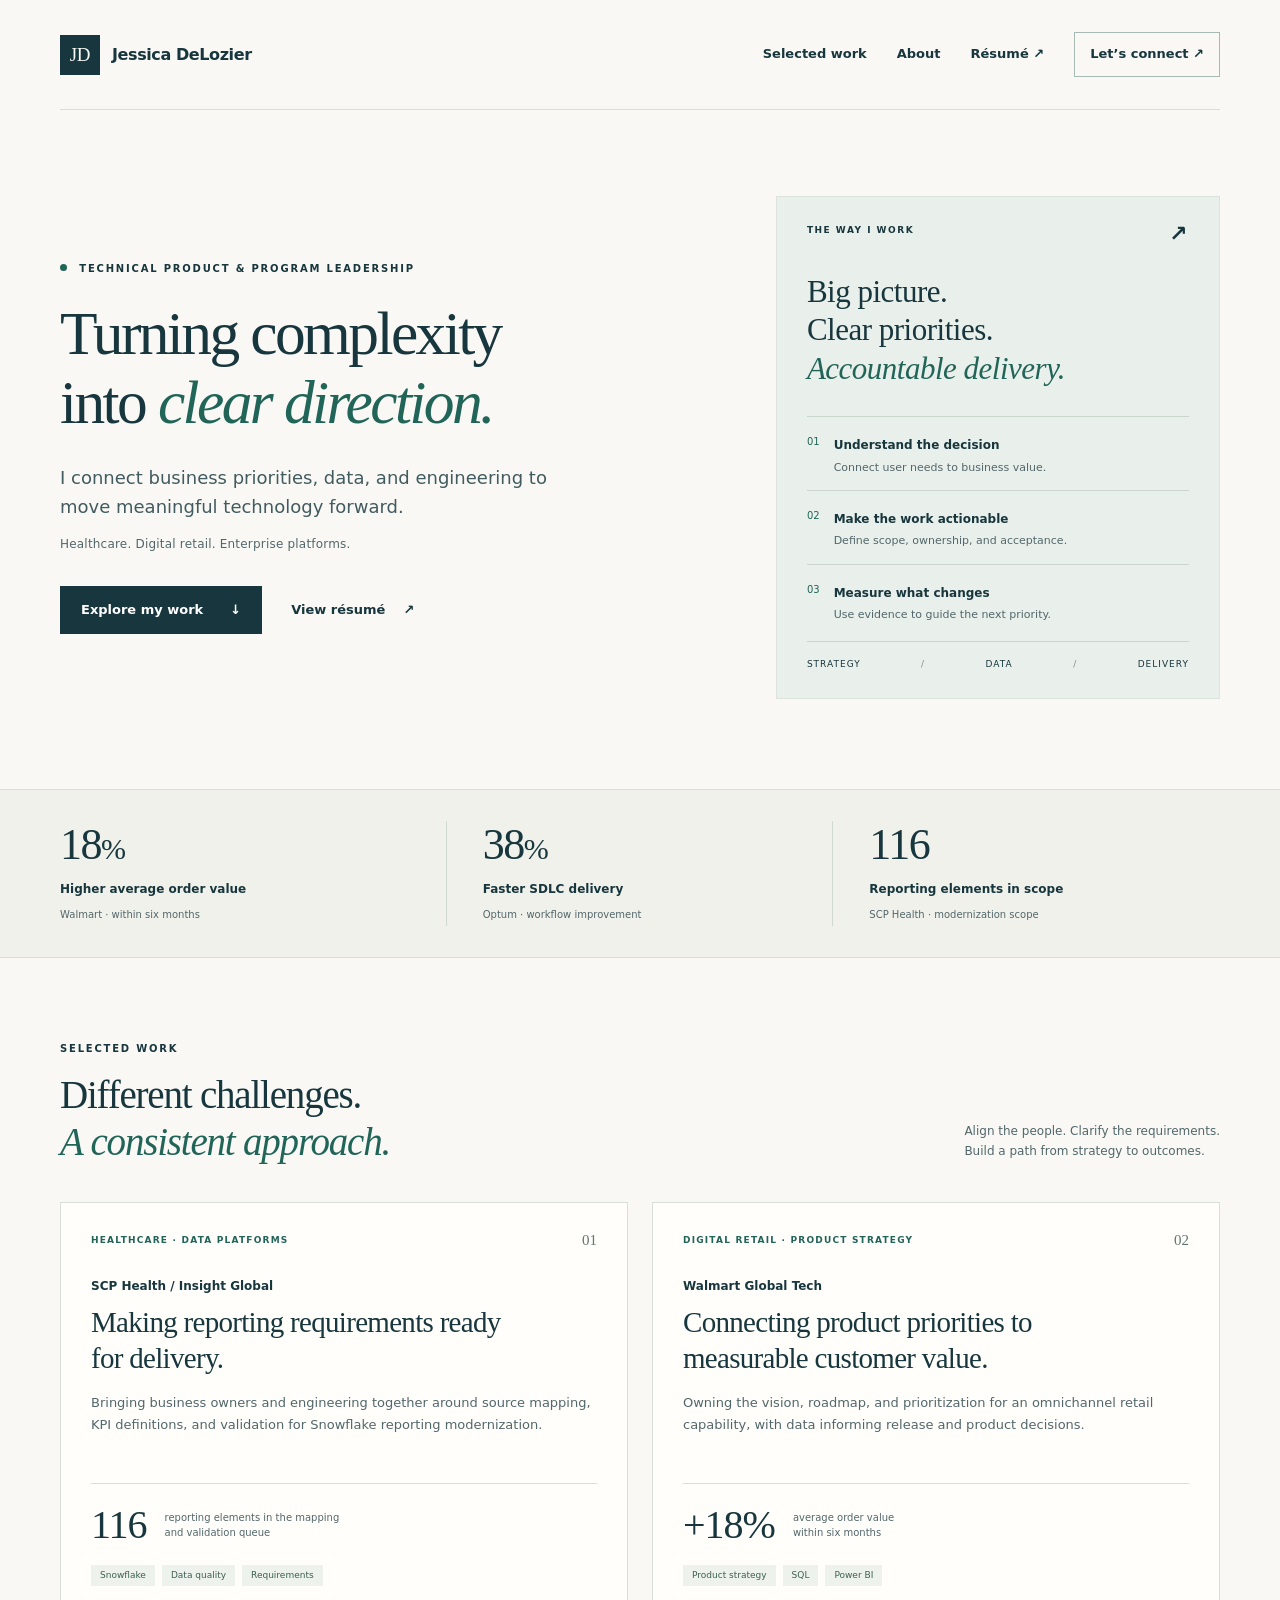
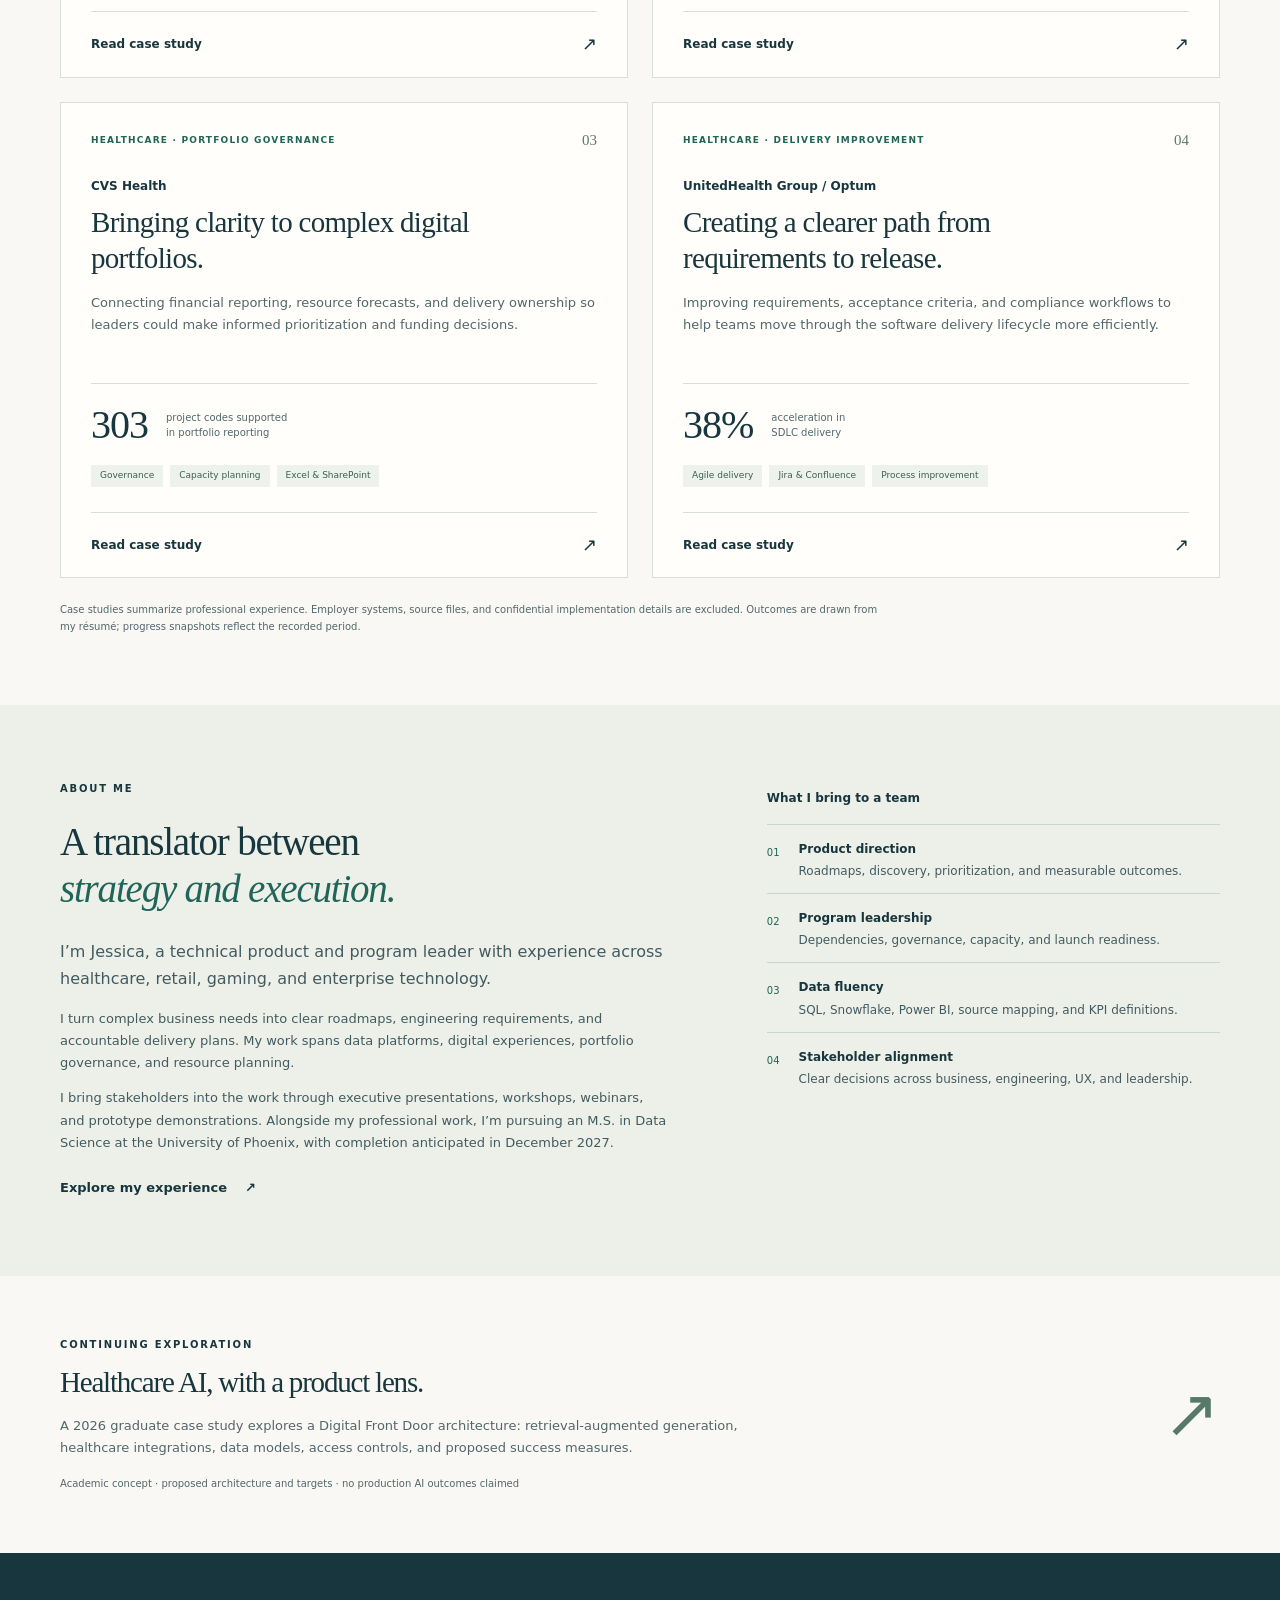
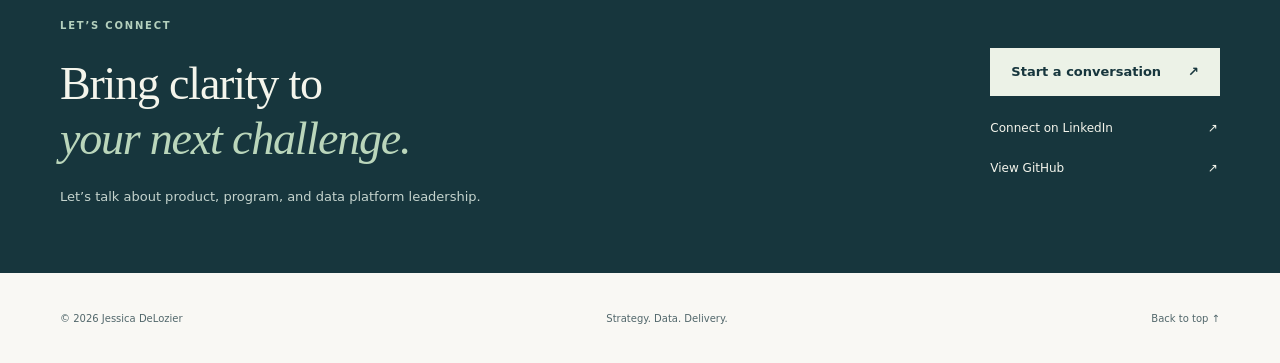
==== index.html @ f14e0f36 "Publish Jessica DeLozier professional portfolio" ====
<!doctype html>
<html lang="en">
<head>
  <meta charset="utf-8">
  <meta name="viewport" content="width=device-width,initial-scale=1">
  <meta name="description" content="Jessica DeLozier — technical product and program leader connecting strategy, data, and delivery across healthcare, retail, and enterprise technology.">
  <meta name="theme-color" content="#102d35">
  <meta property="og:title" content="Jessica DeLozier | Product & Program Leadership">
  <meta property="og:description" content="Selected work in healthcare data platforms, digital portfolio governance, and measurable product delivery.">
  <meta property="og:type" content="website">
  <title>Jessica DeLozier | Product & Program Leadership</title>
  <link rel="icon" href="favicon.svg" type="image/svg+xml">
  <link rel="stylesheet" href="styles.css">
</head>
<body>
<a class="skip" href="#main">Skip to content</a>
<header class="site-header wrap">
  <a class="brand" href="./" aria-label="Jessica DeLozier home"><span class="monogram" aria-hidden="true">JD</span><span>Jessica DeLozier</span></a>
  <nav aria-label="Main navigation"><a href="#work">Selected work</a><a href="#about">About</a><a href="resume.html">Résumé <span aria-hidden="true">↗</span></a><a class="nav-contact" href="#contact">Let’s connect <span aria-hidden="true">↗</span></a></nav>
</header>
<main id="main">
  <section class="hero wrap" aria-labelledby="hero-title">
    <div class="hero-copy"><p class="eyebrow"><span class="dot" aria-hidden="true"></span> TECHNICAL PRODUCT & PROGRAM LEADERSHIP</p>
    <h1 id="hero-title">Turning complexity<br>into <em>clear direction.</em></h1>
    <p class="hero-description">I connect business priorities, data, and engineering to move meaningful technology forward.</p>
    <p class="hero-context">Healthcare. Digital retail. Enterprise platforms.</p>
    <div class="hero-actions"><a class="button primary" href="#work">Explore my work <span aria-hidden="true">↓</span></a><a class="text-link" href="resume.html">View résumé <span aria-hidden="true">↗</span></a></div></div>
    <aside class="hero-card" aria-label="My leadership approach">
      <div class="card-top"><span>THE WAY I WORK</span><span aria-hidden="true">↗</span></div>
      <p class="card-statement">Big picture.<br>Clear priorities.<br><em>Accountable delivery.</em></p>
      <div class="approach-step"><span class="step-number">01</span><div><strong>Understand the decision</strong><p>Connect user needs to business value.</p></div></div>
      <div class="approach-step"><span class="step-number">02</span><div><strong>Make the work actionable</strong><p>Define scope, ownership, and acceptance.</p></div></div>
      <div class="approach-step"><span class="step-number">03</span><div><strong>Measure what changes</strong><p>Use evidence to guide the next priority.</p></div></div>
      <div class="card-bottom">STRATEGY <span aria-hidden="true">/</span> DATA <span aria-hidden="true">/</span> DELIVERY</div>
    </aside>
  </section>
  <section class="impact-band" aria-label="Selected career outcomes"><div class="wrap impact-grid">
    <div><p class="metric">18<span>%</span></p><p>Higher average order value</p><small>Walmart · within six months</small></div>
    <div><p class="metric">38<span>%</span></p><p>Faster SDLC delivery</p><small>Optum · workflow improvement</small></div>
    <div><p class="metric">116</p><p>Reporting elements in scope</p><small>SCP Health · modernization scope</small></div>
  </div></section>
  <section id="work" class="work-section wrap" aria-labelledby="work-title">
    <div class="section-heading"><div><p class="eyebrow">SELECTED WORK</p><h2 id="work-title">Different challenges.<br><em>A consistent approach.</em></h2></div><p>Align the people. Clarify the requirements.<br>Build a path from strategy to outcomes.</p></div>
    <div class="project-grid">
      <article class="project"><div class="project-top"><span class="project-category">HEALTHCARE · DATA PLATFORMS</span><span class="project-number">01</span></div><p class="company">SCP Health / Insight Global</p><h3>Making reporting requirements ready for delivery.</h3><p>Bringing business owners and engineering together around source mapping, KPI definitions, and validation for Snowflake reporting modernization.</p><div class="project-result"><strong>116</strong><span>reporting elements in the mapping<br>and validation queue</span></div><div class="tags"><span>Snowflake</span><span>Data quality</span><span>Requirements</span></div>
      <details><summary>Read case study <span aria-hidden="true">↗</span></summary><div class="case-body"><h4>The challenge</h4><p>Reporting modernization required shared definitions, traceable sources, and agreement on business rules before implementation.</p><h4>My contribution</h4><p>Lead roadmap priorities, backlog refinement, and sprint planning. Translate operational and financial reporting needs into user stories, acceptance criteria, source dependencies, and dashboard requirements. Coordinate business-owner validation of calculation and classification rules.</p><h4>Documented progress</h4><p>A recorded progress snapshot covers 116 reporting elements: 81 completed mappings, 34 awaiting business validation, and one partial mapping. Tracking these states keeps remaining validation work visible.</p><h4>Why it matters</h4><p>Explicit ownership and validation make unresolved assumptions visible before they become reporting defects.</p><p class="case-meta">Senior Product Manager · August 2026–present<br>Tools: Snowflake, SQL, Power BI, ServiceNow</p></div></details></article>
      <article class="project"><div class="project-top"><span class="project-category">DIGITAL RETAIL · PRODUCT STRATEGY</span><span class="project-number">02</span></div><p class="company">Walmart Global Tech</p><h3>Connecting product priorities to measurable customer value.</h3><p>Owning the vision, roadmap, and prioritization for an omnichannel retail capability, with data informing release and product decisions.</p><div class="project-result"><strong>+18%</strong><span>average order value<br>within six months</span></div><div class="tags"><span>Product strategy</span><span>SQL</span><span>Power BI</span></div>
      <details><summary>Read case study <span aria-hidden="true">↗</span></summary><div class="case-body"><h4>The challenge</h4><p>Turn customer and business needs into a prioritized omnichannel product roadmap while aligning stakeholders on release scope and constraints.</p><h4>My contribution</h4><p>Owned product vision, discovery, requirements validation, and backlog prioritization. Led stakeholder alignment on technical and compliance constraints. Used SQL to verify data and release outcomes, with Power BI reporting to guide product decisions.</p><h4>Reported outcome</h4><p>Average order value increased 18% within six months. I used data validation and KPI reporting to connect product delivery with the resulting business performance.</p><h4>Why it matters</h4><p>Product priorities have more value when teams can connect them to an observable customer or business outcome.</p><p class="case-meta">Senior Product Manager · Contract<br>August 2024–September 2025</p></div></details></article>
      <article class="project"><div class="project-top"><span class="project-category">HEALTHCARE · PORTFOLIO GOVERNANCE</span><span class="project-number">03</span></div><p class="company">CVS Health</p><h3>Bringing clarity to complex digital portfolios.</h3><p>Connecting financial reporting, resource forecasts, and delivery ownership so leaders could make informed prioritization and funding decisions.</p><div class="project-result"><strong>303</strong><span>project codes supported<br>in portfolio reporting</span></div><div class="tags"><span>Governance</span><span>Capacity planning</span><span>Excel & SharePoint</span></div>
      <details><summary>Read case study <span aria-hidden="true">↗</span></summary><div class="case-body"><h4>The challenge</h4><p>Digital portfolio decisions depended on reconciling budgets, actuals, forecasts, resource demand, and delivery ownership across business areas.</p><h4>My contribution</h4><p>Produced resource and financial reporting across 10 digital business areas. Maintained SharePoint reporting across 303 project codes. Built a database-linked UX staffing model and supported demand-versus-capacity reporting across seven UX role categories.</p><h4>Scope and deliverables</h4><p>Supported resource reporting for 60 UX professionals and capital planning through intake, prioritization, and funding tradeoffs. Created training materials for budget tracking, labor reallocation, forecasting, and reporting validation.</p><h4>Why it matters</h4><p>Consistent reporting and clear ownership give leadership a shared basis for discussing capacity, investment, and delivery tradeoffs.</p><p class="case-meta">Senior Product & Operations Manager<br>January 2017–January 2023</p></div></details></article>
      <article class="project"><div class="project-top"><span class="project-category">HEALTHCARE · DELIVERY IMPROVEMENT</span><span class="project-number">04</span></div><p class="company">UnitedHealth Group / Optum</p><h3>Creating a clearer path from requirements to release.</h3><p>Improving requirements, acceptance criteria, and compliance workflows to help teams move through the software delivery lifecycle more efficiently.</p><div class="project-result"><strong>38%</strong><span>acceleration in<br>SDLC delivery</span></div><div class="tags"><span>Agile delivery</span><span>Jira & Confluence</span><span>Process improvement</span></div>
      <details><summary>Read case study <span aria-hidden="true">↗</span></summary><div class="case-body"><h4>The challenge</h4><p>Delivery required coordination across requirements, user stories, acceptance criteria, and compliance approvals.</p><h4>My contribution</h4><p>Streamlined requirements and approval workflows in Jira and Confluence. Built KPI, forecasting, and budget tools to support business cases, investment decisions, and prioritization.</p><h4>Reported outcome</h4><p>SDLC delivery accelerated 38% through improvements to requirements, user stories, compliance approvals, and team workflows.</p><h4>Why it matters</h4><p>Clear criteria and coordinated approvals help teams make progress with shared expectations for completion.</p><p class="case-meta">Senior Technical Product Manager<br>September 2015–October 2016</p></div></details></article>
    </div>
    <p class="work-note">Case studies summarize professional experience. Employer systems, source files, and confidential implementation details are excluded. Outcomes are drawn from my résumé; progress snapshots reflect the recorded period.</p>
  </section>
  <section class="about-section" id="about" aria-labelledby="about-title"><div class="wrap about-grid"><div><p class="eyebrow">ABOUT ME</p><h2 id="about-title">A translator between<br><em>strategy and execution.</em></h2><p class="about-lead">I’m Jessica, a technical product and program leader with experience across healthcare, retail, gaming, and enterprise technology.</p><p>I turn complex business needs into clear roadmaps, engineering requirements, and accountable delivery plans. My work spans data platforms, digital experiences, portfolio governance, and resource planning.</p><p>I bring stakeholders into the work through executive presentations, workshops, webinars, and prototype demonstrations. Alongside my professional work, I’m pursuing an M.S. in Data Science at the University of Phoenix, with completion anticipated in December 2027.</p><a class="text-link" href="resume.html">Explore my experience <span aria-hidden="true">↗</span></a></div><aside class="expertise"><h3>What I bring to a team</h3><div><span>01</span><p><strong>Product direction</strong>Roadmaps, discovery, prioritization, and measurable outcomes.</p></div><div><span>02</span><p><strong>Program leadership</strong>Dependencies, governance, capacity, and launch readiness.</p></div><div><span>03</span><p><strong>Data fluency</strong>SQL, Snowflake, Power BI, source mapping, and KPI definitions.</p></div><div><span>04</span><p><strong>Stakeholder alignment</strong>Clear decisions across business, engineering, UX, and leadership.</p></div></aside></div></section>
  <section class="academic-section wrap" aria-labelledby="academic-title"><div><p class="eyebrow">CONTINUING EXPLORATION</p><h2 id="academic-title">Healthcare AI, with a product lens.</h2><p>A 2026 graduate case study explores a Digital Front Door architecture: retrieval-augmented generation, healthcare integrations, data models, access controls, and proposed success measures.</p><p class="academic-note">Academic concept · proposed architecture and targets · no production AI outcomes claimed</p></div><span class="academic-mark" aria-hidden="true">↗</span></section>
  <section id="contact" class="contact-section" aria-labelledby="contact-title"><div class="wrap contact-inner"><div><p class="eyebrow">LET’S CONNECT</p><h2 id="contact-title">Bring clarity to<br><em>your next challenge.</em></h2><p>Let’s talk about product, program, and data platform leadership.</p></div><div class="contact-actions"><a class="button light" href="mailto:jessicakdelozier@gmail.com">Start a conversation <span aria-hidden="true">↗</span></a><a href="https://www.linkedin.com/in/jessicadelozier/">Connect on LinkedIn <span aria-hidden="true">↗</span></a><a href="https://github.com/jkdelozier">View GitHub <span aria-hidden="true">↗</span></a></div></div></section>
</main>
<footer class="wrap"><p>© 2026 Jessica DeLozier</p><p>Strategy. Data. Delivery.</p><a href="#main">Back to top ↑</a></footer>
</body>
</html>
---- styles.css ----
/* No external fonts, trackers, libraries, or build step. */
:root{--ink:#17363d;--muted:#52676b;--teal:#216458;--paper:#f9f8f4;--line:#d8dfd9;--serif:Georgia,'Times New Roman',serif;--sans:system-ui,-apple-system,BlinkMacSystemFont,'Segoe UI',sans-serif}
*{box-sizing:border-box}html{scroll-behavior:smooth;scroll-padding-top:24px}body{margin:0;background:var(--paper);color:var(--ink);font:16px/1.7 var(--sans);-webkit-font-smoothing:antialiased}a{color:inherit;text-decoration:none}a:hover{text-decoration:underline;text-underline-offset:5px}a:focus-visible,summary:focus-visible,button:focus-visible{outline:3px solid #b37323;outline-offset:6px}.wrap{width:min(1160px,calc(100% - 96px));margin-inline:auto}.skip{position:absolute;left:20px;top:-100px;background:white;padding:12px;z-index:5}.skip:focus{top:10px}.site-header{display:flex;justify-content:space-between;align-items:center;min-height:110px;border-bottom:1px solid var(--line);gap:20px}.brand{display:flex;align-items:center;gap:12px;font-weight:650;font-size:16px;letter-spacing:-.4px}.monogram{display:grid;place-items:center;width:40px;height:40px;background:var(--ink);color:var(--paper);font:19px var(--serif)}nav{display:flex;align-items:center;gap:30px;font-size:13px;font-weight:550}.nav-contact{padding:10px 15px;border:1px solid #a7bab4}.hero{display:grid;grid-template-columns:1.45fr 1fr;gap:72px;padding-block:86px 90px;align-items:center}.eyebrow{font-size:10px;letter-spacing:1.8px;font-weight:700;margin:0 0 22px;line-height:1.6}.dot{display:inline-block;width:7px;height:7px;background:var(--teal);border-radius:100%;margin:0 7px 1px 0}h1,h2,h3,p{margin-top:0}h1{font:clamp(42px,4.8vw,66px)/1.13 var(--serif);letter-spacing:-2.6px;margin-bottom:25px}em{font-weight:400;color:var(--teal)}.hero-description{font-size:18px;line-height:1.65;max-width:490px;margin-bottom:12px;color:#425b60}.hero-context{font-size:12px;color:var(--muted);letter-spacing:.2px}.hero-actions{display:flex;align-items:center;gap:29px;margin-top:32px}.button{padding:13px 21px;display:inline-flex;justify-content:space-between;align-items:center;gap:27px;font-size:13px;font-weight:600}.button:hover{text-decoration:none;filter:brightness(1.12)}.primary{background:var(--ink);color:white}.text-link{font-size:13px;font-weight:650;display:inline-flex;gap:18px}.hero-card{background:#e9efea;padding:26px 30px;border:1px solid #dbe4dc;position:relative}.card-top{display:flex;justify-content:space-between;font-size:9px;letter-spacing:1.5px;font-weight:700}.card-top>span:last-child{font-size:22px;line-height:1}.card-statement{font:31px/1.24 var(--serif);letter-spacing:-.5px;margin-block:28px}.approach-step{display:flex;gap:14px;border-top:1px solid #cad6cd;padding:13px 0}.step-number{font-size:10px;padding-top:3px;color:var(--teal)}.approach-step strong{font-size:12px;font-weight:650}.approach-step p{font-size:11px;margin:1px 0 0;color:var(--muted)}.card-bottom{display:flex;justify-content:space-between;font-size:9px;letter-spacing:1px;border-top:1px solid #cad6cd;padding-top:15px;margin-top:3px}.card-bottom span{color:#81938a}.impact-band{background:#f0f1eb;border-top:1px solid var(--line);border-bottom:1px solid var(--line)}.impact-grid{display:grid;grid-template-columns:repeat(3,1fr);padding-block:31px}.impact-grid>div{padding-inline:36px;border-right:1px solid #d0d9d0}.impact-grid>div:first-child{padding-left:0}.impact-grid>div:last-child{border:0}.metric{font:44px/1.1 var(--serif);letter-spacing:-1.5px;margin-bottom:9px}.metric span{font-size:30px}.impact-grid p:not(.metric){font-size:12px;font-weight:650;margin:0}.impact-grid small{font-size:10px;color:var(--muted)}.work-section{padding-block:83px 70px}.section-heading{display:flex;justify-content:space-between;gap:30px;align-items:end;margin-bottom:36px}.section-heading .eyebrow{margin-bottom:15px}h2{font:39px/1.2 var(--serif);letter-spacing:-1.2px;margin-bottom:0}.section-heading>p{font-size:12px;color:var(--muted);margin-bottom:4px}.project-grid{display:grid;grid-template-columns:1fr 1fr;gap:24px;align-items:start}.project{background:#fffefa;border:1px solid var(--line);padding:29px 30px 0}.project-top{display:flex;justify-content:space-between;align-items:center;gap:10px;margin-bottom:27px}.project-category{font-size:9px;letter-spacing:1.2px;font-weight:700;color:var(--teal)}.project-number{font:15px var(--serif);color:#627671}.company{font-size:12px;font-weight:650;margin-bottom:9px}.project h3{font:29px/1.24 var(--serif);letter-spacing:-.7px;max-width:410px;margin-bottom:15px}.project>p:not(.company){font-size:13px;color:var(--muted);margin-bottom:24px;min-height:67px}.project-result{display:flex;gap:18px;align-items:center;border-top:1px solid var(--line);padding-top:21px;margin-bottom:20px}.project-result strong{font:40px/1 var(--serif);letter-spacing:-1px;white-space:nowrap}.project-result span{font-size:10px;line-height:1.5;color:var(--muted)}.tags{display:flex;gap:7px;flex-wrap:wrap;margin-bottom:25px}.tags span{font-size:9px;background:#edf2ec;padding:3px 9px;color:#3d5f52}details{border-top:1px solid var(--line)}summary{list-style:none;cursor:pointer;display:flex;justify-content:space-between;align-items:center;padding-block:17px;font-size:12px;font-weight:650}summary::-webkit-details-marker{display:none}summary:hover{color:var(--teal)}summary span{font-size:18px;font-weight:400}details[open] summary span{transform:rotate(90deg)}.case-body{border-top:1px solid var(--line);padding-top:20px;padding-bottom:12px;font-size:13px;color:var(--muted)}.case-body h4{color:var(--ink);font-size:12px;margin:0 0 5px}.case-body p{margin-bottom:18px}.case-meta{font-size:11px;border-top:1px solid var(--line);padding-top:14px}.work-note{font-size:10px;color:var(--muted);max-width:830px;margin:23px 0 0}.about-section{background:#edf0e9;padding-block:76px}.about-grid{display:grid;grid-template-columns:1.35fr 1fr;gap:95px}.about-grid h2{margin-bottom:25px}.about-grid p:not(.eyebrow){font-size:13px;color:#425b60}.about-grid .about-lead{font-size:16px!important;line-height:1.7}.about-grid .text-link{margin-top:10px}.expertise{padding-top:7px}.expertise h3{font-size:12px;font-weight:650;margin-bottom:15px}.expertise>div{display:flex;gap:19px;border-top:1px solid #cbd6cb;padding-top:15px}.expertise>div>span{font-size:10px;color:var(--teal);padding-top:4px}.expertise strong{display:block;font-size:12px;color:var(--ink);margin-bottom:3px}.expertise p{font-size:12px!important;line-height:1.6}.academic-section{padding-block:61px;display:flex;align-items:center;gap:60px;justify-content:space-between}.academic-section .eyebrow{margin-bottom:12px}.academic-section h2{font-size:29px;margin-bottom:15px}.academic-section p:not(.eyebrow){font-size:13px;max-width:750px;color:var(--muted)}.academic-note{font-size:10px!important;margin:16px 0 0}.academic-mark{font:68px var(--serif);color:#56796a}.contact-section{background:var(--ink);color:#f4f5ec;padding-block:65px}.contact-inner{display:flex;align-items:center;justify-content:space-between;gap:50px}.contact-section .eyebrow{color:#b4d0bd}.contact-section h2{font-size:46px}.contact-section em{color:#bad6bb}.contact-section p:last-child{font-size:13px;color:#c5d4ce;margin:20px 0 0}.contact-actions{display:flex;flex-direction:column;gap:19px;align-items:start;font-size:12px}.light{background:#ecf2e7;color:var(--ink);margin-bottom:3px}.contact-actions>a:not(.button){display:flex;justify-content:space-between;width:100%;padding-right:2px}footer{display:flex;justify-content:space-between;align-items:center;gap:15px;min-height:90px;font-size:10px;color:var(--muted)}footer p{margin:0}
@media(min-width:1300px){.hero{gap:100px}}
@media(max-width:900px){.wrap{width:calc(100% - 48px)}.hero{gap:30px;padding-block:60px}.hero h1{font-size:46px}.hero-description{font-size:16px}.hero-card{padding:22px}.card-statement{font-size:27px}.about-grid{gap:40px}nav{gap:18px}.section-heading>p{max-width:230px}.project{padding-inline:22px}.project h3{font-size:26px}}
@media(max-width:640px){.wrap{width:calc(100% - 40px)}.site-header{min-height:100px;align-items:flex-start;flex-direction:column;justify-content:center;gap:13px;padding-block:17px}.brand{font-size:14px}.monogram{width:30px;height:30px;font-size:15px}nav{gap:21px;font-size:11px;width:100%;justify-content:space-between}.nav-contact{padding:0;border:0}.hero{grid-template-columns:1fr;padding-block:46px;gap:38px}.eyebrow{font-size:9px;letter-spacing:1.3px}.hero h1{font-size:44px;letter-spacing:-1.8px}.hero-description{max-width:360px}.hero-actions{gap:24px;margin-top:25px}.hero-card{padding:24px}.card-statement{font-size:31px;margin-block:22px}.approach-step{padding:12px 0}.impact-grid{gap:20px;padding-block:26px;grid-template-columns:1fr}.impact-grid>div{padding:0 0 18px;border:0;border-bottom:1px solid #d0d9d0;display:grid;grid-template-columns:85px 1fr;column-gap:15px;align-items:center}.impact-grid>div:last-child{padding-bottom:0}.metric{font-size:36px;grid-row:span 2;margin:0}.metric span{font-size:25px}.impact-grid small{grid-column:2}.impact-grid p:not(.metric){font-size:11px}.work-section{padding-block:50px}.section-heading{display:block;margin-bottom:27px}.section-heading>p{margin-top:18px;max-width:none}h2{font-size:33px}.project-grid{grid-template-columns:1fr;gap:19px}.project{padding:25px 24px 0}.project h3{font-size:29px}.project>p:not(.company){min-height:0}.project-top{margin-bottom:23px}.project-category{font-size:8px}.project-result strong{font-size:39px}.about-section{padding-block:48px}.about-grid{grid-template-columns:1fr;gap:35px}.academic-section{gap:15px;padding-block:45px}.academic-section h2{font-size:27px}.academic-mark{font-size:40px;align-self:start}.contact-section{padding-block:47px}.contact-inner{align-items:start;flex-direction:column;gap:26px}.contact-section h2{font-size:39px}.contact-actions{width:100%;max-width:300px}footer{flex-wrap:wrap;justify-content:space-between;padding-block:25px;min-height:85px}footer>p:nth-child(2){display:none}}
@media(prefers-reduced-motion:reduce){html{scroll-behavior:auto}}
@media print{nav,.hero-card,.hero-actions,.contact-actions,footer,summary{display:none}.wrap{width:100%}.hero,.work-section,.about-section,.academic-section,.contact-section{padding-block:20px}.hero,.about-grid{display:block}.impact-band,.contact-section,.about-section{background:white;color:#17363d}.project{break-inside:avoid}.contact-section em{color:#216458}body{font-size:11px}.project-grid{gap:12px}.project h3{font-size:20px}}
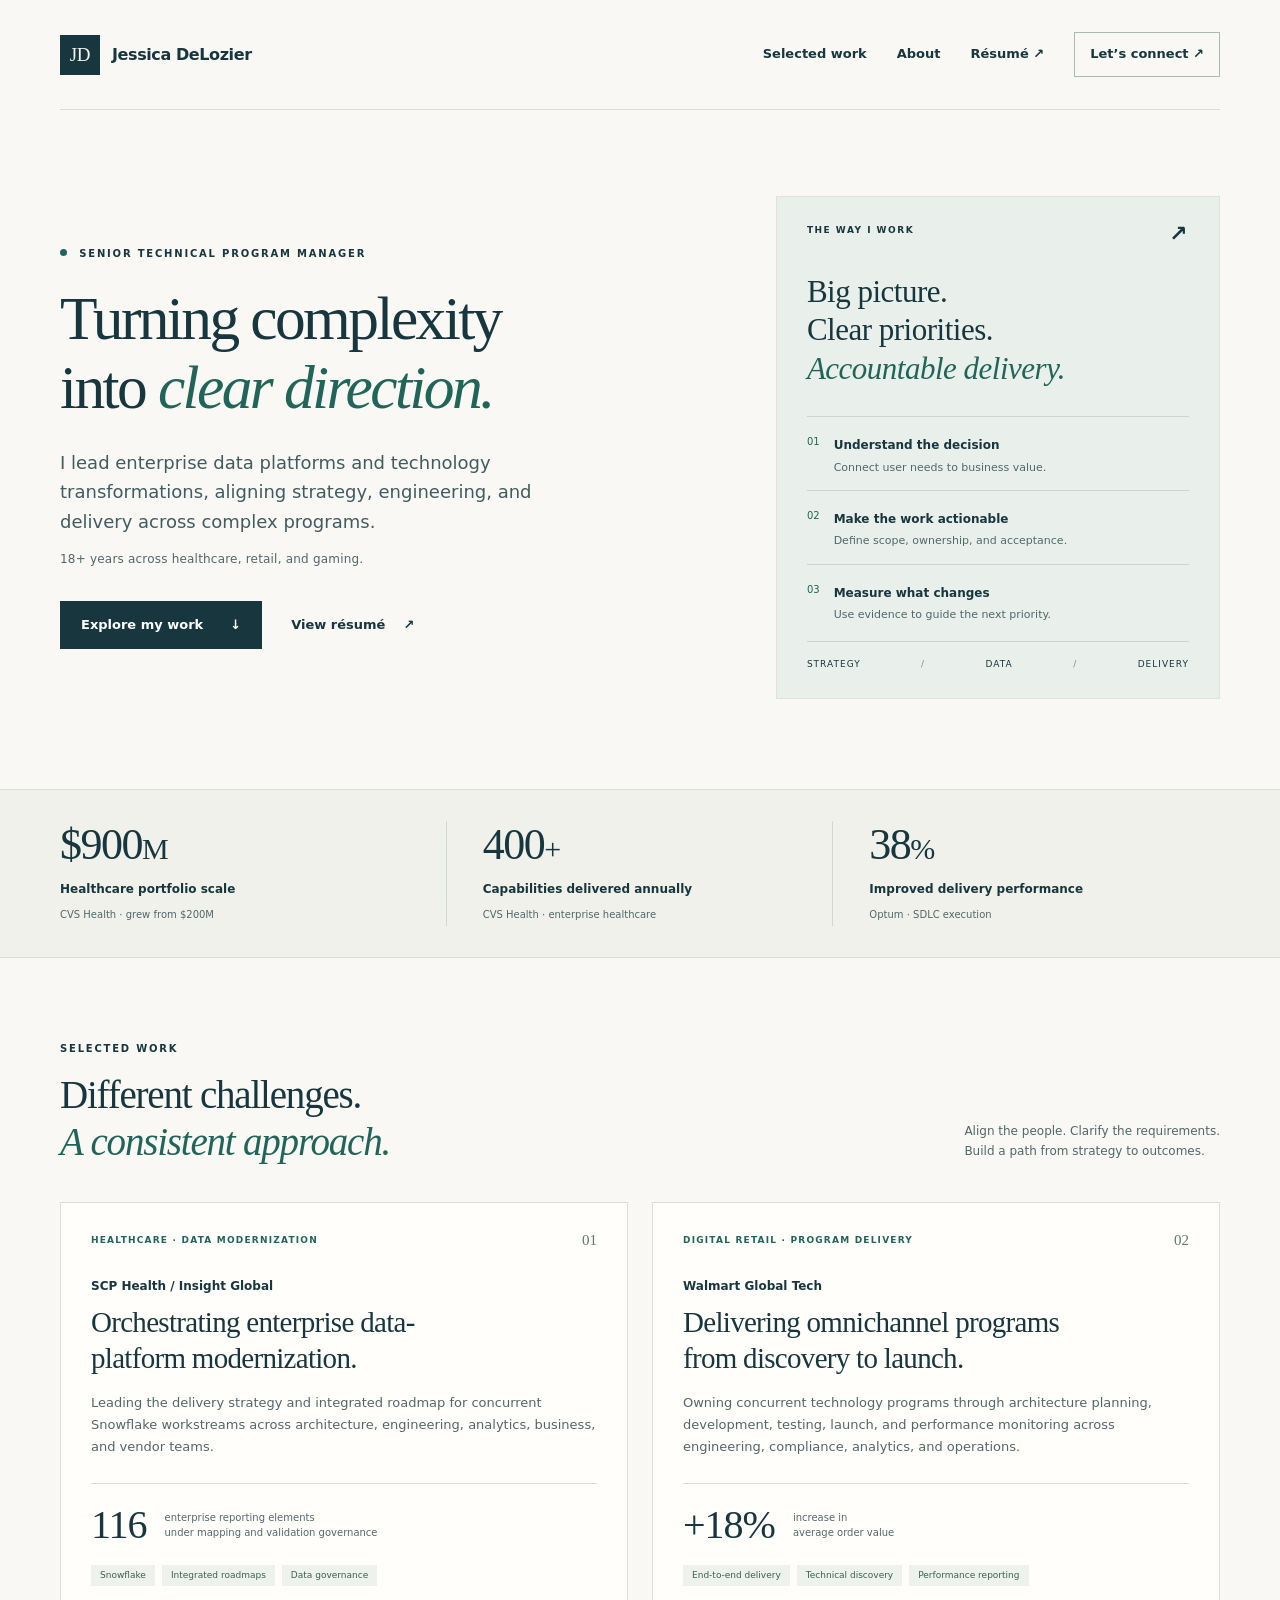
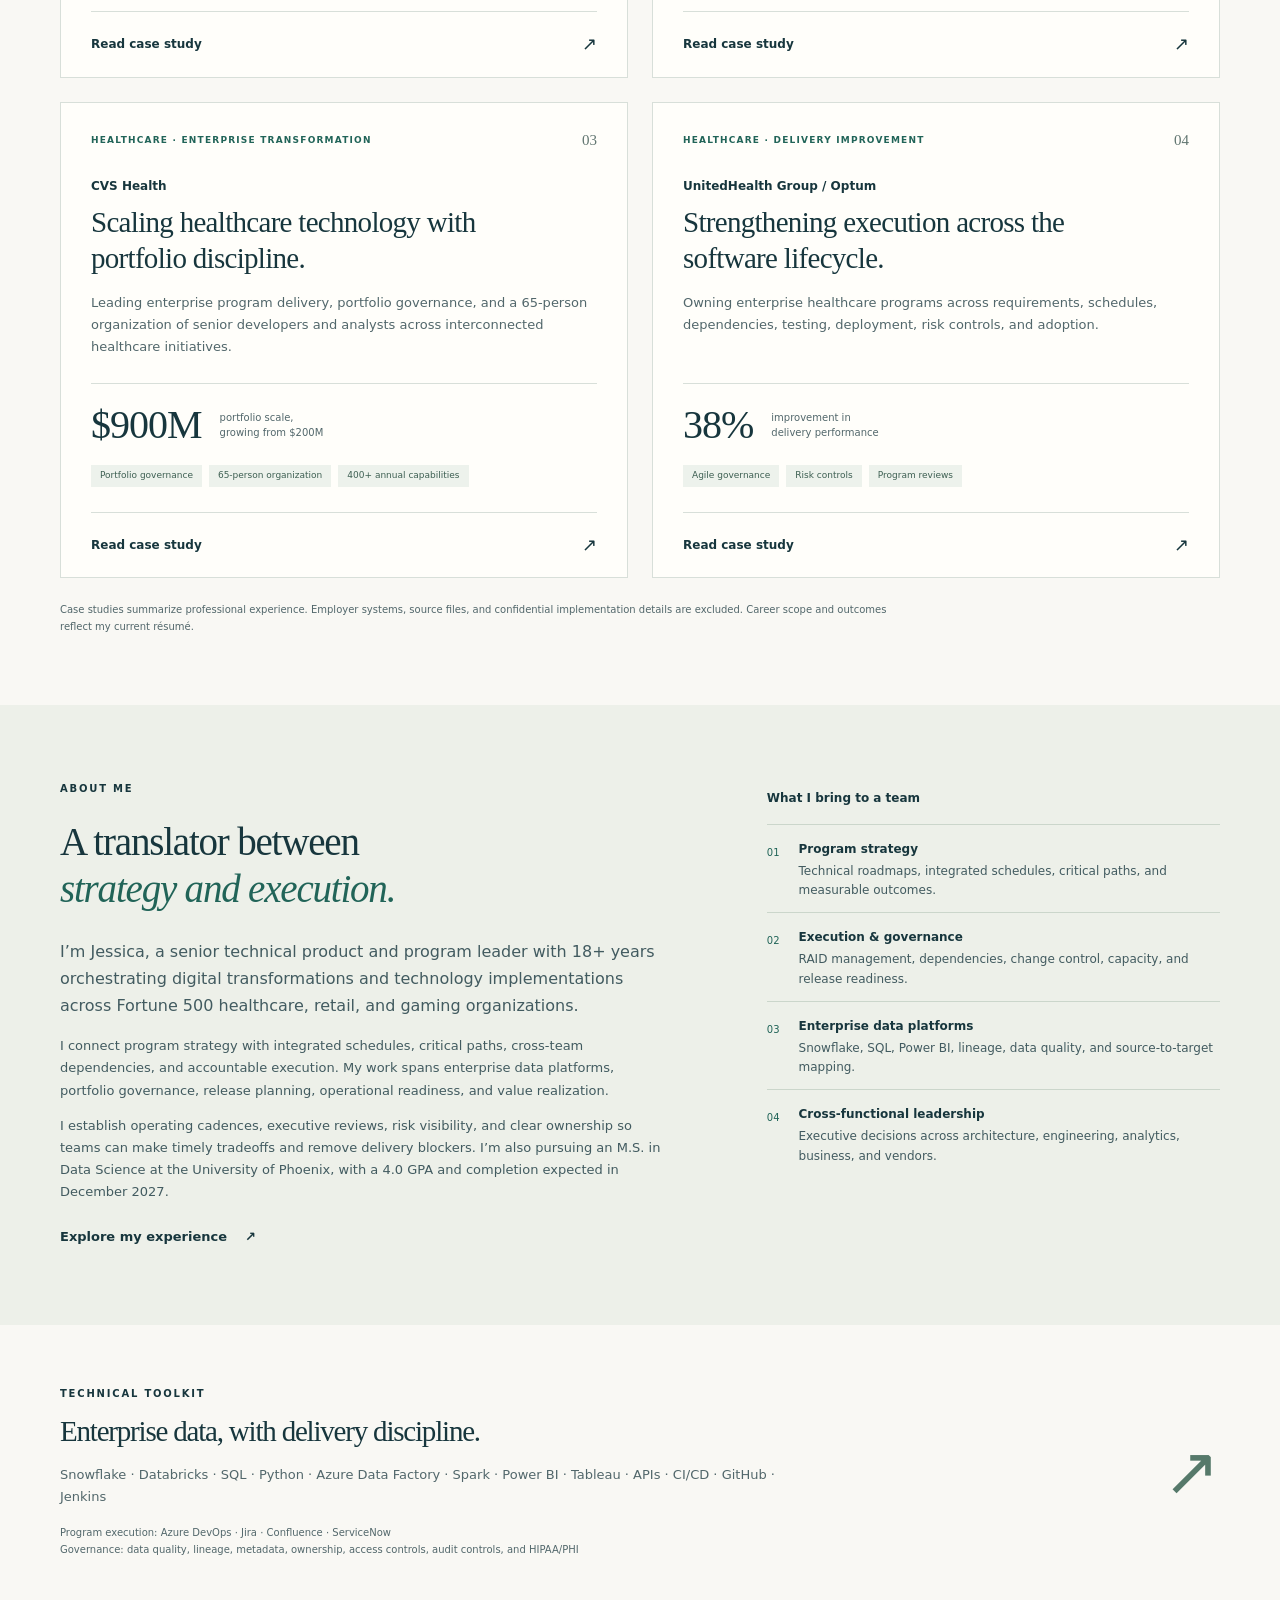
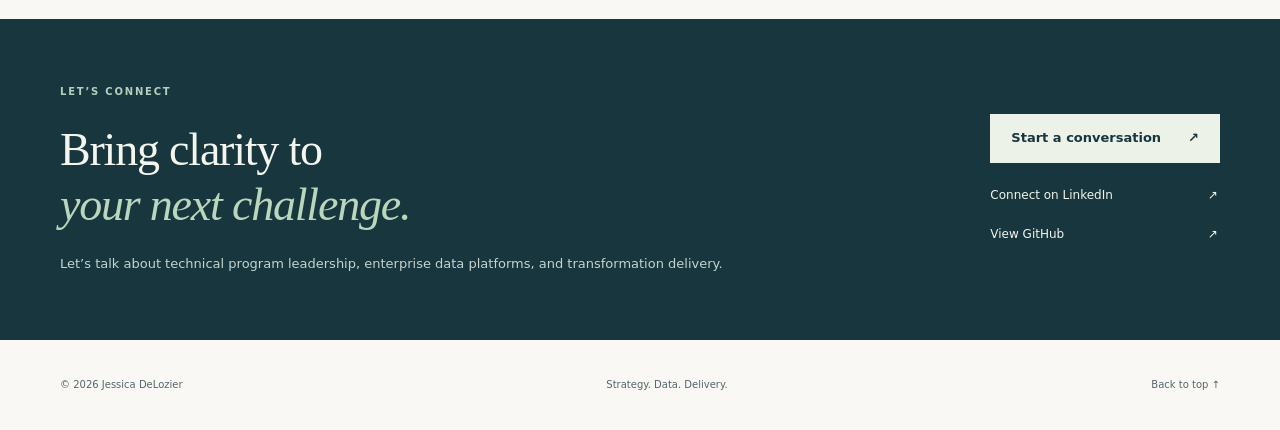
==== commit 8754dc4e: "Align index.html with updated technical program manager résumé" ====
--- a/index.html
+++ b/index.html
@@ -3,12 +3,12 @@
 <head>
   <meta charset="utf-8">
   <meta name="viewport" content="width=device-width,initial-scale=1">
-  <meta name="description" content="Jessica DeLozier — technical product and program leader connecting strategy, data, and delivery across healthcare, retail, and enterprise technology.">
+  <meta name="description" content="Jessica DeLozier — senior technical program manager leading enterprise data platforms and transformation delivery across healthcare, retail, and gaming.">
   <meta name="theme-color" content="#102d35">
-  <meta property="og:title" content="Jessica DeLozier | Product & Program Leadership">
-  <meta property="og:description" content="Selected work in healthcare data platforms, digital portfolio governance, and measurable product delivery.">
+  <meta property="og:title" content="Jessica DeLozier | Senior Technical Program Manager">
+  <meta property="og:description" content="Enterprise data modernization, portfolio governance, and end-to-end transformation delivery.">
   <meta property="og:type" content="website">
-  <title>Jessica DeLozier | Product & Program Leadership</title>
+  <title>Jessica DeLozier | Senior Technical Program Manager</title>
   <link rel="icon" href="favicon.svg" type="image/svg+xml">
   <link rel="stylesheet" href="styles.css">
 </head>
@@ -20,10 +20,10 @@
 </header>
 <main id="main">
   <section class="hero wrap" aria-labelledby="hero-title">
-    <div class="hero-copy"><p class="eyebrow"><span class="dot" aria-hidden="true"></span> TECHNICAL PRODUCT & PROGRAM LEADERSHIP</p>
+    <div class="hero-copy"><p class="eyebrow"><span class="dot" aria-hidden="true"></span> SENIOR TECHNICAL PROGRAM MANAGER</p>
     <h1 id="hero-title">Turning complexity<br>into <em>clear direction.</em></h1>
-    <p class="hero-description">I connect business priorities, data, and engineering to move meaningful technology forward.</p>
-    <p class="hero-context">Healthcare. Digital retail. Enterprise platforms.</p>
+    <p class="hero-description">I lead enterprise data platforms and technology transformations, aligning strategy, engineering, and delivery across complex programs.</p>
+    <p class="hero-context">18+ years across healthcare, retail, and gaming.</p>
     <div class="hero-actions"><a class="button primary" href="#work">Explore my work <span aria-hidden="true">↓</span></a><a class="text-link" href="resume.html">View résumé <span aria-hidden="true">↗</span></a></div></div>
     <aside class="hero-card" aria-label="My leadership approach">
       <div class="card-top"><span>THE WAY I WORK</span><span aria-hidden="true">↗</span></div>
@@ -35,27 +35,27 @@
     </aside>
   </section>
   <section class="impact-band" aria-label="Selected career outcomes"><div class="wrap impact-grid">
-    <div><p class="metric">18<span>%</span></p><p>Higher average order value</p><small>Walmart · within six months</small></div>
-    <div><p class="metric">38<span>%</span></p><p>Faster SDLC delivery</p><small>Optum · workflow improvement</small></div>
-    <div><p class="metric">116</p><p>Reporting elements in scope</p><small>SCP Health · modernization scope</small></div>
+    <div><p class="metric">$900<span>M</span></p><p>Healthcare portfolio scale</p><small>CVS Health · grew from $200M</small></div>
+    <div><p class="metric">400<span>+</span></p><p>Capabilities delivered annually</p><small>CVS Health · enterprise healthcare</small></div>
+    <div><p class="metric">38<span>%</span></p><p>Improved delivery performance</p><small>Optum · SDLC execution</small></div>
   </div></section>
   <section id="work" class="work-section wrap" aria-labelledby="work-title">
     <div class="section-heading"><div><p class="eyebrow">SELECTED WORK</p><h2 id="work-title">Different challenges.<br><em>A consistent approach.</em></h2></div><p>Align the people. Clarify the requirements.<br>Build a path from strategy to outcomes.</p></div>
     <div class="project-grid">
-      <article class="project"><div class="project-top"><span class="project-category">HEALTHCARE · DATA PLATFORMS</span><span class="project-number">01</span></div><p class="company">SCP Health / Insight Global</p><h3>Making reporting requirements ready for delivery.</h3><p>Bringing business owners and engineering together around source mapping, KPI definitions, and validation for Snowflake reporting modernization.</p><div class="project-result"><strong>116</strong><span>reporting elements in the mapping<br>and validation queue</span></div><div class="tags"><span>Snowflake</span><span>Data quality</span><span>Requirements</span></div>
-      <details><summary>Read case study <span aria-hidden="true">↗</span></summary><div class="case-body"><h4>The challenge</h4><p>Reporting modernization required shared definitions, traceable sources, and agreement on business rules before implementation.</p><h4>My contribution</h4><p>Lead roadmap priorities, backlog refinement, and sprint planning. Translate operational and financial reporting needs into user stories, acceptance criteria, source dependencies, and dashboard requirements. Coordinate business-owner validation of calculation and classification rules.</p><h4>Documented progress</h4><p>A recorded progress snapshot covers 116 reporting elements: 81 completed mappings, 34 awaiting business validation, and one partial mapping. Tracking these states keeps remaining validation work visible.</p><h4>Why it matters</h4><p>Explicit ownership and validation make unresolved assumptions visible before they become reporting defects.</p><p class="case-meta">Senior Product Manager · August 2026–present<br>Tools: Snowflake, SQL, Power BI, ServiceNow</p></div></details></article>
-      <article class="project"><div class="project-top"><span class="project-category">DIGITAL RETAIL · PRODUCT STRATEGY</span><span class="project-number">02</span></div><p class="company">Walmart Global Tech</p><h3>Connecting product priorities to measurable customer value.</h3><p>Owning the vision, roadmap, and prioritization for an omnichannel retail capability, with data informing release and product decisions.</p><div class="project-result"><strong>+18%</strong><span>average order value<br>within six months</span></div><div class="tags"><span>Product strategy</span><span>SQL</span><span>Power BI</span></div>
-      <details><summary>Read case study <span aria-hidden="true">↗</span></summary><div class="case-body"><h4>The challenge</h4><p>Turn customer and business needs into a prioritized omnichannel product roadmap while aligning stakeholders on release scope and constraints.</p><h4>My contribution</h4><p>Owned product vision, discovery, requirements validation, and backlog prioritization. Led stakeholder alignment on technical and compliance constraints. Used SQL to verify data and release outcomes, with Power BI reporting to guide product decisions.</p><h4>Reported outcome</h4><p>Average order value increased 18% within six months. I used data validation and KPI reporting to connect product delivery with the resulting business performance.</p><h4>Why it matters</h4><p>Product priorities have more value when teams can connect them to an observable customer or business outcome.</p><p class="case-meta">Senior Product Manager · Contract<br>August 2024–September 2025</p></div></details></article>
-      <article class="project"><div class="project-top"><span class="project-category">HEALTHCARE · PORTFOLIO GOVERNANCE</span><span class="project-number">03</span></div><p class="company">CVS Health</p><h3>Bringing clarity to complex digital portfolios.</h3><p>Connecting financial reporting, resource forecasts, and delivery ownership so leaders could make informed prioritization and funding decisions.</p><div class="project-result"><strong>303</strong><span>project codes supported<br>in portfolio reporting</span></div><div class="tags"><span>Governance</span><span>Capacity planning</span><span>Excel & SharePoint</span></div>
-      <details><summary>Read case study <span aria-hidden="true">↗</span></summary><div class="case-body"><h4>The challenge</h4><p>Digital portfolio decisions depended on reconciling budgets, actuals, forecasts, resource demand, and delivery ownership across business areas.</p><h4>My contribution</h4><p>Produced resource and financial reporting across 10 digital business areas. Maintained SharePoint reporting across 303 project codes. Built a database-linked UX staffing model and supported demand-versus-capacity reporting across seven UX role categories.</p><h4>Scope and deliverables</h4><p>Supported resource reporting for 60 UX professionals and capital planning through intake, prioritization, and funding tradeoffs. Created training materials for budget tracking, labor reallocation, forecasting, and reporting validation.</p><h4>Why it matters</h4><p>Consistent reporting and clear ownership give leadership a shared basis for discussing capacity, investment, and delivery tradeoffs.</p><p class="case-meta">Senior Product & Operations Manager<br>January 2017–January 2023</p></div></details></article>
-      <article class="project"><div class="project-top"><span class="project-category">HEALTHCARE · DELIVERY IMPROVEMENT</span><span class="project-number">04</span></div><p class="company">UnitedHealth Group / Optum</p><h3>Creating a clearer path from requirements to release.</h3><p>Improving requirements, acceptance criteria, and compliance workflows to help teams move through the software delivery lifecycle more efficiently.</p><div class="project-result"><strong>38%</strong><span>acceleration in<br>SDLC delivery</span></div><div class="tags"><span>Agile delivery</span><span>Jira & Confluence</span><span>Process improvement</span></div>
-      <details><summary>Read case study <span aria-hidden="true">↗</span></summary><div class="case-body"><h4>The challenge</h4><p>Delivery required coordination across requirements, user stories, acceptance criteria, and compliance approvals.</p><h4>My contribution</h4><p>Streamlined requirements and approval workflows in Jira and Confluence. Built KPI, forecasting, and budget tools to support business cases, investment decisions, and prioritization.</p><h4>Reported outcome</h4><p>SDLC delivery accelerated 38% through improvements to requirements, user stories, compliance approvals, and team workflows.</p><h4>Why it matters</h4><p>Clear criteria and coordinated approvals help teams make progress with shared expectations for completion.</p><p class="case-meta">Senior Technical Product Manager<br>September 2015–October 2016</p></div></details></article>
+      <article class="project"><div class="project-top"><span class="project-category">HEALTHCARE · DATA MODERNIZATION</span><span class="project-number">01</span></div><p class="company">SCP Health / Insight Global</p><h3>Orchestrating enterprise data-platform modernization.</h3><p>Leading the delivery strategy and integrated roadmap for concurrent Snowflake workstreams across architecture, engineering, analytics, business, and vendor teams.</p><div class="project-result"><strong>116</strong><span>enterprise reporting elements<br>under mapping and validation governance</span></div><div class="tags"><span>Snowflake</span><span>Integrated roadmaps</span><span>Data governance</span></div>
+      <details><summary>Read case study <span aria-hidden="true">↗</span></summary><div class="case-body"><h4>The challenge</h4><p>Modernize enterprise reporting while coordinating technical requirements, business rules, architecture decisions, data validation, and delivery dependencies across multiple teams.</p><h4>My contribution</h4><p>Own the delivery strategy and integrated roadmap. Build program mechanisms including integrated schedules, dependency maps, RAID logs, decision records, source-to-target mappings, validation criteria, dashboards, and executive reviews. Align milestones, critical paths, ownership, and release plans across workstreams.</p><h4>Program scope</h4><p>Govern business rules, lineage, mapping, and validation for 116 enterprise reporting elements. Use ServiceNow to coordinate intake, change requests, delivery dependencies, and operational handoffs.</p><h4>Delivery focus</h4><p>Drive architecture alignment, engineering execution, data validation, release readiness, deployment, and operational handoff. Surface systemic risks and facilitate tradeoffs across scope, quality, schedule, and capacity.</p><p class="case-meta">Snowflake Technical Product Manager – Data Platform Modernization<br>August 2026–present</p></div></details></article>
+      <article class="project"><div class="project-top"><span class="project-category">DIGITAL RETAIL · PROGRAM DELIVERY</span><span class="project-number">02</span></div><p class="company">Walmart Global Tech</p><h3>Delivering omnichannel programs from discovery to launch.</h3><p>Owning concurrent technology programs through architecture planning, development, testing, launch, and performance monitoring across engineering, compliance, analytics, and operations.</p><div class="project-result"><strong>+18%</strong><span>increase in<br>average order value</span></div><div class="tags"><span>End-to-end delivery</span><span>Technical discovery</span><span>Performance reporting</span></div>
+      <details><summary>Read case study <span aria-hidden="true">↗</span></summary><div class="case-body"><h4>The challenge</h4><p>Deliver concurrent omnichannel technology programs while keeping system requirements, APIs, data needs, risks, and cross-team dependencies aligned.</p><h4>My contribution</h4><p>Owned end-to-end program execution from discovery and architecture planning through development, testing, launch, and performance monitoring. Led technical discovery and impact analysis to define scope, delivery priorities, acceptance criteria, and success measures.</p><h4>Reported outcome</h4><p>Increased average order value by 18% through data-driven improvements and coordinated delivery across engineering, compliance, analytics, and operations teams.</p><h4>Leadership visibility</h4><p>Prepared performance reporting and recommendations that business and technology leaders used to evaluate outcomes and investment value.</p><p class="case-meta">Contract Senior Technical Program Manager<br>August 2024–September 2025</p></div></details></article>
+      <article class="project"><div class="project-top"><span class="project-category">HEALTHCARE · ENTERPRISE TRANSFORMATION</span><span class="project-number">03</span></div><p class="company">CVS Health</p><h3>Scaling healthcare technology with portfolio discipline.</h3><p>Leading enterprise program delivery, portfolio governance, and a 65-person organization of senior developers and analysts across interconnected healthcare initiatives.</p><div class="project-result"><strong>$900M</strong><span>portfolio scale,<br>growing from $200M</span></div><div class="tags"><span>Portfolio governance</span><span>65-person organization</span><span>400+ annual capabilities</span></div>
+      <details><summary>Read case study <span aria-hidden="true">↗</span></summary><div class="case-body"><h4>The challenge</h4><p>Coordinate concurrent healthcare technology initiatives while aligning investment priorities, capacity, delivery risk, technical dependencies, vendor performance, and executive decisions.</p><h4>My contribution</h4><p>Led a 65-person organization of senior developers and analysts. Owned portfolio roadmaps, capacity, priorities, critical dependencies, technical risks, vendor performance, and executive communications. Governed planning and investment as the portfolio scaled from $200M to $900M.</p><h4>Delivery and decision outcomes</h4><p>Directed delivery of 400+ capabilities annually. Created KPI dashboards, dependency and risk views, business cases, and decision briefs. Coordinated analytics modernization, release planning, and adoption management to reduce reporting and decision latency by two weeks across 12 business units.</p><h4>Nationwide vaccination rollout</h4><p>Directed technology and portfolio governance for the nationwide COVID-19 vaccination rollout, coordinating cross-functional delivery, resources, operational readiness, and rapid implementation. This work contributed to an approximately 70% increase in vaccination capacity.</p><p class="case-meta">Senior Technical Program & Operations Manager<br>January 2017–January 2023</p></div></details></article>
+      <article class="project"><div class="project-top"><span class="project-category">HEALTHCARE · DELIVERY IMPROVEMENT</span><span class="project-number">04</span></div><p class="company">UnitedHealth Group / Optum</p><h3>Strengthening execution across the software lifecycle.</h3><p>Owning enterprise healthcare programs across requirements, schedules, dependencies, testing, deployment, risk controls, and adoption.</p><div class="project-result"><strong>38%</strong><span>improvement in<br>delivery performance</span></div><div class="tags"><span>Agile governance</span><span>Risk controls</span><span>Program reviews</span></div>
+      <details><summary>Read case study <span aria-hidden="true">↗</span></summary><div class="case-body"><h4>The challenge</h4><p>Maintain coordinated execution across the SDLC while integrating technical requirements, delivery schedules, dependencies, risk controls, and adoption.</p><h4>My contribution</h4><p>Owned end-to-end delivery of enterprise healthcare technology programs. Standardized execution practices, resolved systemic blockers, strengthened Agile mechanisms, and aligned business and engineering stakeholders.</p><h4>Reported outcome</h4><p>Improved delivery performance by 38% through stronger execution practices, cross-team alignment, and blocker resolution.</p><h4>Operating mechanisms</h4><p>Established KPI reporting, forecasts, risk analyses, and program reviews to improve visibility into delivery health, investment needs, and corrective actions. Coordinated business, compliance, vendor, and technical stakeholders through implementation and adoption.</p><p class="case-meta">Senior Technical Program Manager<br>September 2015–October 2016</p></div></details></article>
     </div>
-    <p class="work-note">Case studies summarize professional experience. Employer systems, source files, and confidential implementation details are excluded. Outcomes are drawn from my résumé; progress snapshots reflect the recorded period.</p>
+    <p class="work-note">Case studies summarize professional experience. Employer systems, source files, and confidential implementation details are excluded. Career scope and outcomes reflect my current résumé.</p>
   </section>
-  <section class="about-section" id="about" aria-labelledby="about-title"><div class="wrap about-grid"><div><p class="eyebrow">ABOUT ME</p><h2 id="about-title">A translator between<br><em>strategy and execution.</em></h2><p class="about-lead">I’m Jessica, a technical product and program leader with experience across healthcare, retail, gaming, and enterprise technology.</p><p>I turn complex business needs into clear roadmaps, engineering requirements, and accountable delivery plans. My work spans data platforms, digital experiences, portfolio governance, and resource planning.</p><p>I bring stakeholders into the work through executive presentations, workshops, webinars, and prototype demonstrations. Alongside my professional work, I’m pursuing an M.S. in Data Science at the University of Phoenix, with completion anticipated in December 2027.</p><a class="text-link" href="resume.html">Explore my experience <span aria-hidden="true">↗</span></a></div><aside class="expertise"><h3>What I bring to a team</h3><div><span>01</span><p><strong>Product direction</strong>Roadmaps, discovery, prioritization, and measurable outcomes.</p></div><div><span>02</span><p><strong>Program leadership</strong>Dependencies, governance, capacity, and launch readiness.</p></div><div><span>03</span><p><strong>Data fluency</strong>SQL, Snowflake, Power BI, source mapping, and KPI definitions.</p></div><div><span>04</span><p><strong>Stakeholder alignment</strong>Clear decisions across business, engineering, UX, and leadership.</p></div></aside></div></section>
-  <section class="academic-section wrap" aria-labelledby="academic-title"><div><p class="eyebrow">CONTINUING EXPLORATION</p><h2 id="academic-title">Healthcare AI, with a product lens.</h2><p>A 2026 graduate case study explores a Digital Front Door architecture: retrieval-augmented generation, healthcare integrations, data models, access controls, and proposed success measures.</p><p class="academic-note">Academic concept · proposed architecture and targets · no production AI outcomes claimed</p></div><span class="academic-mark" aria-hidden="true">↗</span></section>
-  <section id="contact" class="contact-section" aria-labelledby="contact-title"><div class="wrap contact-inner"><div><p class="eyebrow">LET’S CONNECT</p><h2 id="contact-title">Bring clarity to<br><em>your next challenge.</em></h2><p>Let’s talk about product, program, and data platform leadership.</p></div><div class="contact-actions"><a class="button light" href="mailto:jessicakdelozier@gmail.com">Start a conversation <span aria-hidden="true">↗</span></a><a href="https://www.linkedin.com/in/jessicadelozier/">Connect on LinkedIn <span aria-hidden="true">↗</span></a><a href="https://github.com/jkdelozier">View GitHub <span aria-hidden="true">↗</span></a></div></div></section>
+  <section class="about-section" id="about" aria-labelledby="about-title"><div class="wrap about-grid"><div><p class="eyebrow">ABOUT ME</p><h2 id="about-title">A translator between<br><em>strategy and execution.</em></h2><p class="about-lead">I’m Jessica, a senior technical product and program leader with 18+ years orchestrating digital transformations and technology implementations across Fortune 500 healthcare, retail, and gaming organizations.</p><p>I connect program strategy with integrated schedules, critical paths, cross-team dependencies, and accountable execution. My work spans enterprise data platforms, portfolio governance, release planning, operational readiness, and value realization.</p><p>I establish operating cadences, executive reviews, risk visibility, and clear ownership so teams can make timely tradeoffs and remove delivery blockers. I’m also pursuing an M.S. in Data Science at the University of Phoenix, with a 4.0 GPA and completion expected in December 2027.</p><a class="text-link" href="resume.html">Explore my experience <span aria-hidden="true">↗</span></a></div><aside class="expertise"><h3>What I bring to a team</h3><div><span>01</span><p><strong>Program strategy</strong>Technical roadmaps, integrated schedules, critical paths, and measurable outcomes.</p></div><div><span>02</span><p><strong>Execution & governance</strong>RAID management, dependencies, change control, capacity, and release readiness.</p></div><div><span>03</span><p><strong>Enterprise data platforms</strong>Snowflake, SQL, Power BI, lineage, data quality, and source-to-target mapping.</p></div><div><span>04</span><p><strong>Cross-functional leadership</strong>Executive decisions across architecture, engineering, analytics, business, and vendors.</p></div></aside></div></section>
+  <section class="academic-section wrap" aria-labelledby="toolkit-title"><div><p class="eyebrow">TECHNICAL TOOLKIT</p><h2 id="toolkit-title">Enterprise data, with delivery discipline.</h2><p>Snowflake · Databricks · SQL · Python · Azure Data Factory · Spark · Power BI · Tableau · APIs · CI/CD · GitHub · Jenkins</p><p class="academic-note">Program execution: Azure DevOps · Jira · Confluence · ServiceNow<br>Governance: data quality, lineage, metadata, ownership, access controls, audit controls, and HIPAA/PHI</p></div><span class="academic-mark" aria-hidden="true">↗</span></section>
+  <section id="contact" class="contact-section" aria-labelledby="contact-title"><div class="wrap contact-inner"><div><p class="eyebrow">LET’S CONNECT</p><h2 id="contact-title">Bring clarity to<br><em>your next challenge.</em></h2><p>Let’s talk about technical program leadership, enterprise data platforms, and transformation delivery.</p></div><div class="contact-actions"><a class="button light" href="mailto:jessicakdelozier@gmail.com">Start a conversation <span aria-hidden="true">↗</span></a><a href="https://www.linkedin.com/in/jessicadelozier/">Connect on LinkedIn <span aria-hidden="true">↗</span></a><a href="https://github.com/jkdelozier">View GitHub <span aria-hidden="true">↗</span></a></div></div></section>
 </main>
 <footer class="wrap"><p>© 2026 Jessica DeLozier</p><p>Strategy. Data. Delivery.</p><a href="#main">Back to top ↑</a></footer>
 </body>
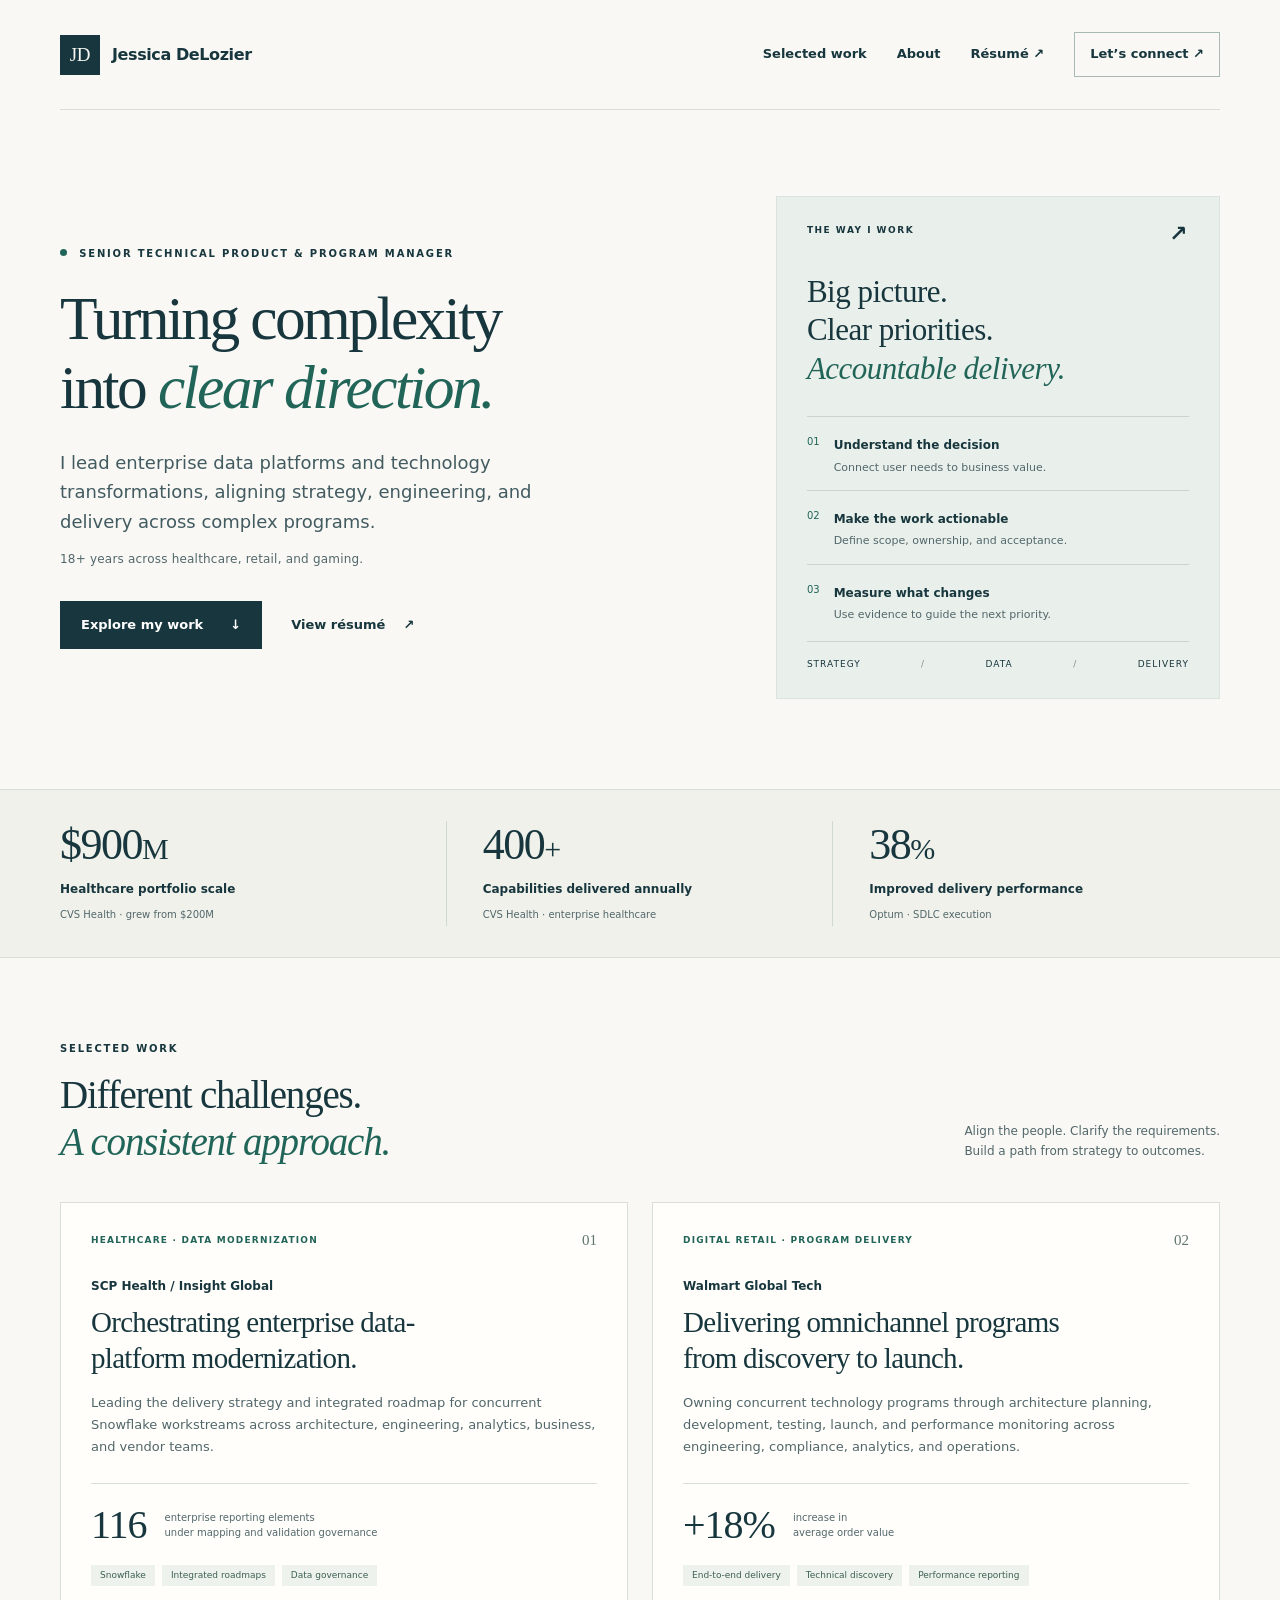
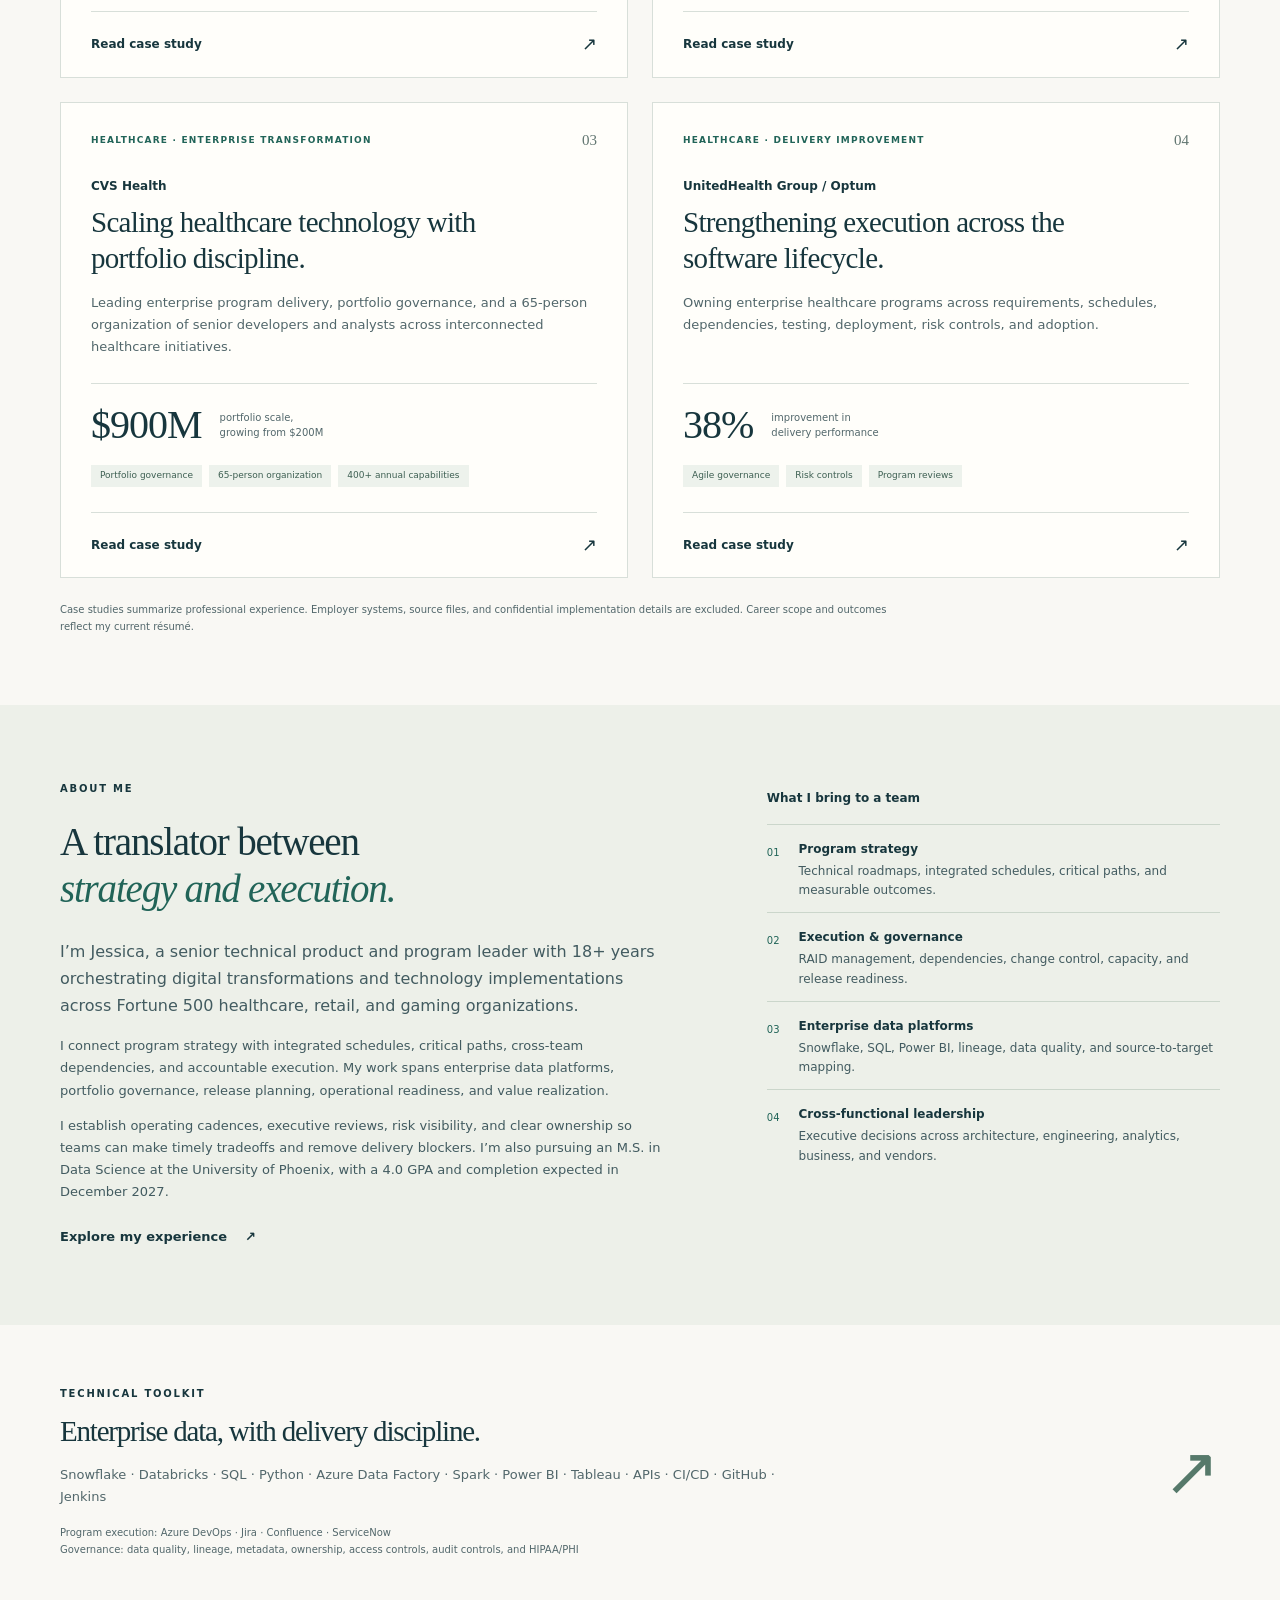
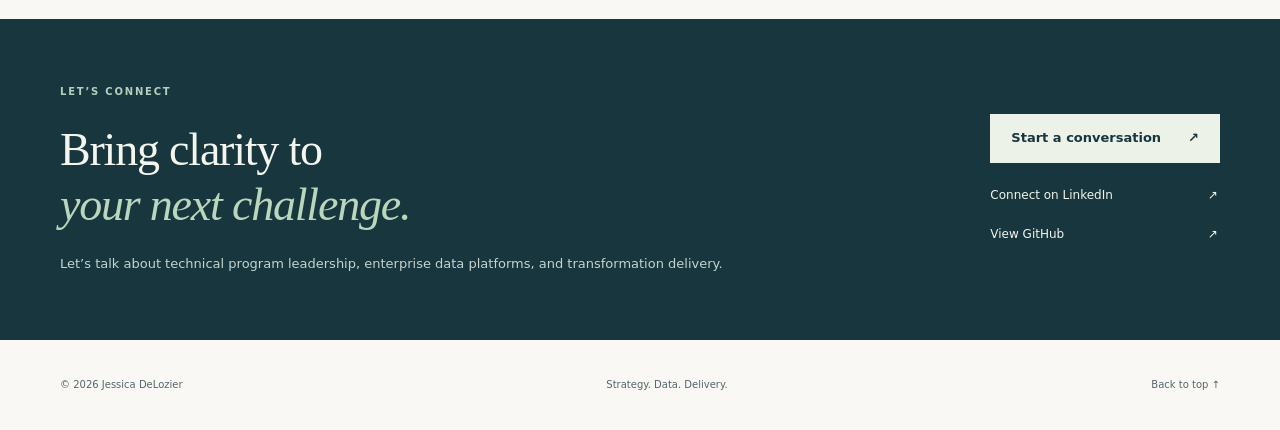
==== commit f5a6736d: "Update job title from 'Program Manager' to 'Product and Program Manager'" ====
--- a/index.html
+++ b/index.html
@@ -3,7 +3,7 @@
 <head>
   <meta charset="utf-8">
   <meta name="viewport" content="width=device-width,initial-scale=1">
-  <meta name="description" content="Jessica DeLozier — senior technical program manager leading enterprise data platforms and transformation delivery across healthcare, retail, and gaming.">
+  <meta name="description" content="Jessica DeLozier — senior technical product and program manager leading enterprise data platforms and transformation delivery across healthcare, retail, and gaming.">
   <meta name="theme-color" content="#102d35">
   <meta property="og:title" content="Jessica DeLozier | Senior Technical Program Manager">
   <meta property="og:description" content="Enterprise data modernization, portfolio governance, and end-to-end transformation delivery.">
@@ -20,7 +20,7 @@
 </header>
 <main id="main">
   <section class="hero wrap" aria-labelledby="hero-title">
-    <div class="hero-copy"><p class="eyebrow"><span class="dot" aria-hidden="true"></span> SENIOR TECHNICAL PROGRAM MANAGER</p>
+    <div class="hero-copy"><p class="eyebrow"><span class="dot" aria-hidden="true"></span> SENIOR TECHNICAL PRODUCT & PROGRAM MANAGER</p>
     <h1 id="hero-title">Turning complexity<br>into <em>clear direction.</em></h1>
     <p class="hero-description">I lead enterprise data platforms and technology transformations, aligning strategy, engineering, and delivery across complex programs.</p>
     <p class="hero-context">18+ years across healthcare, retail, and gaming.</p>
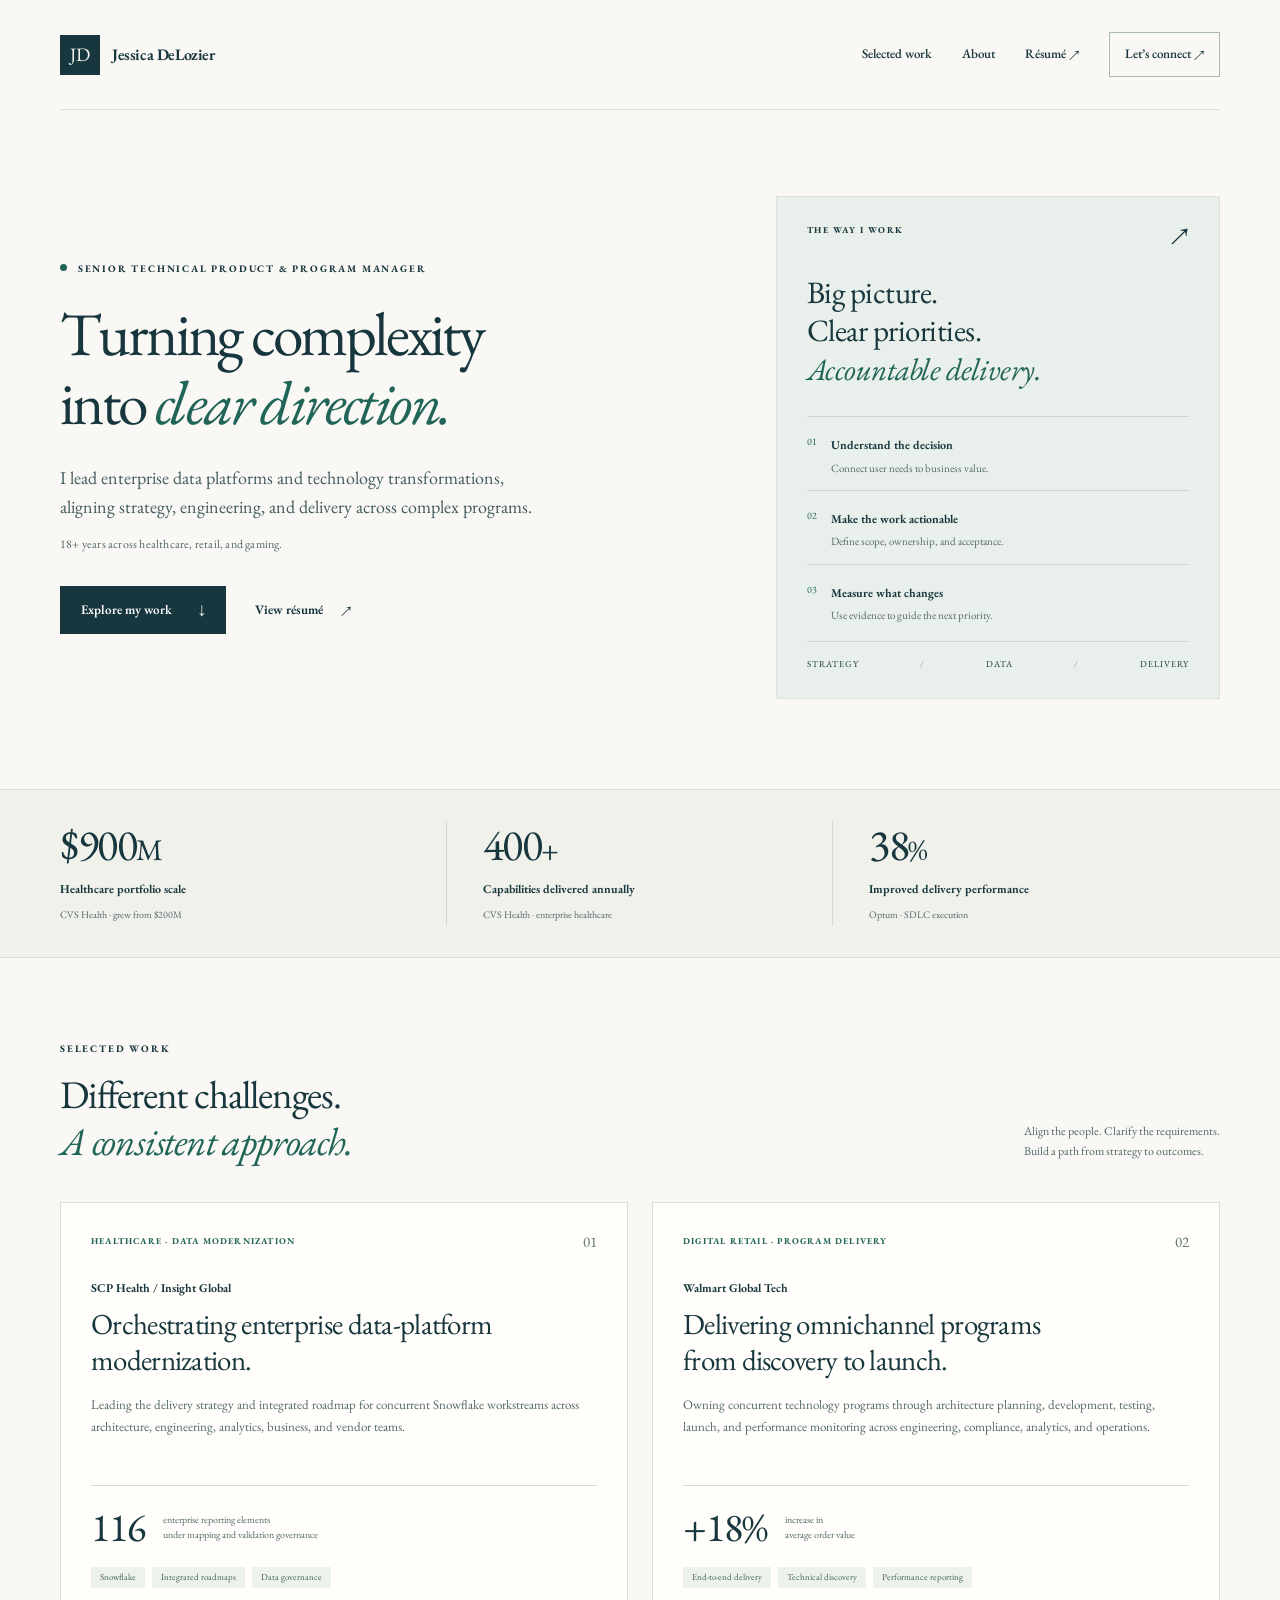
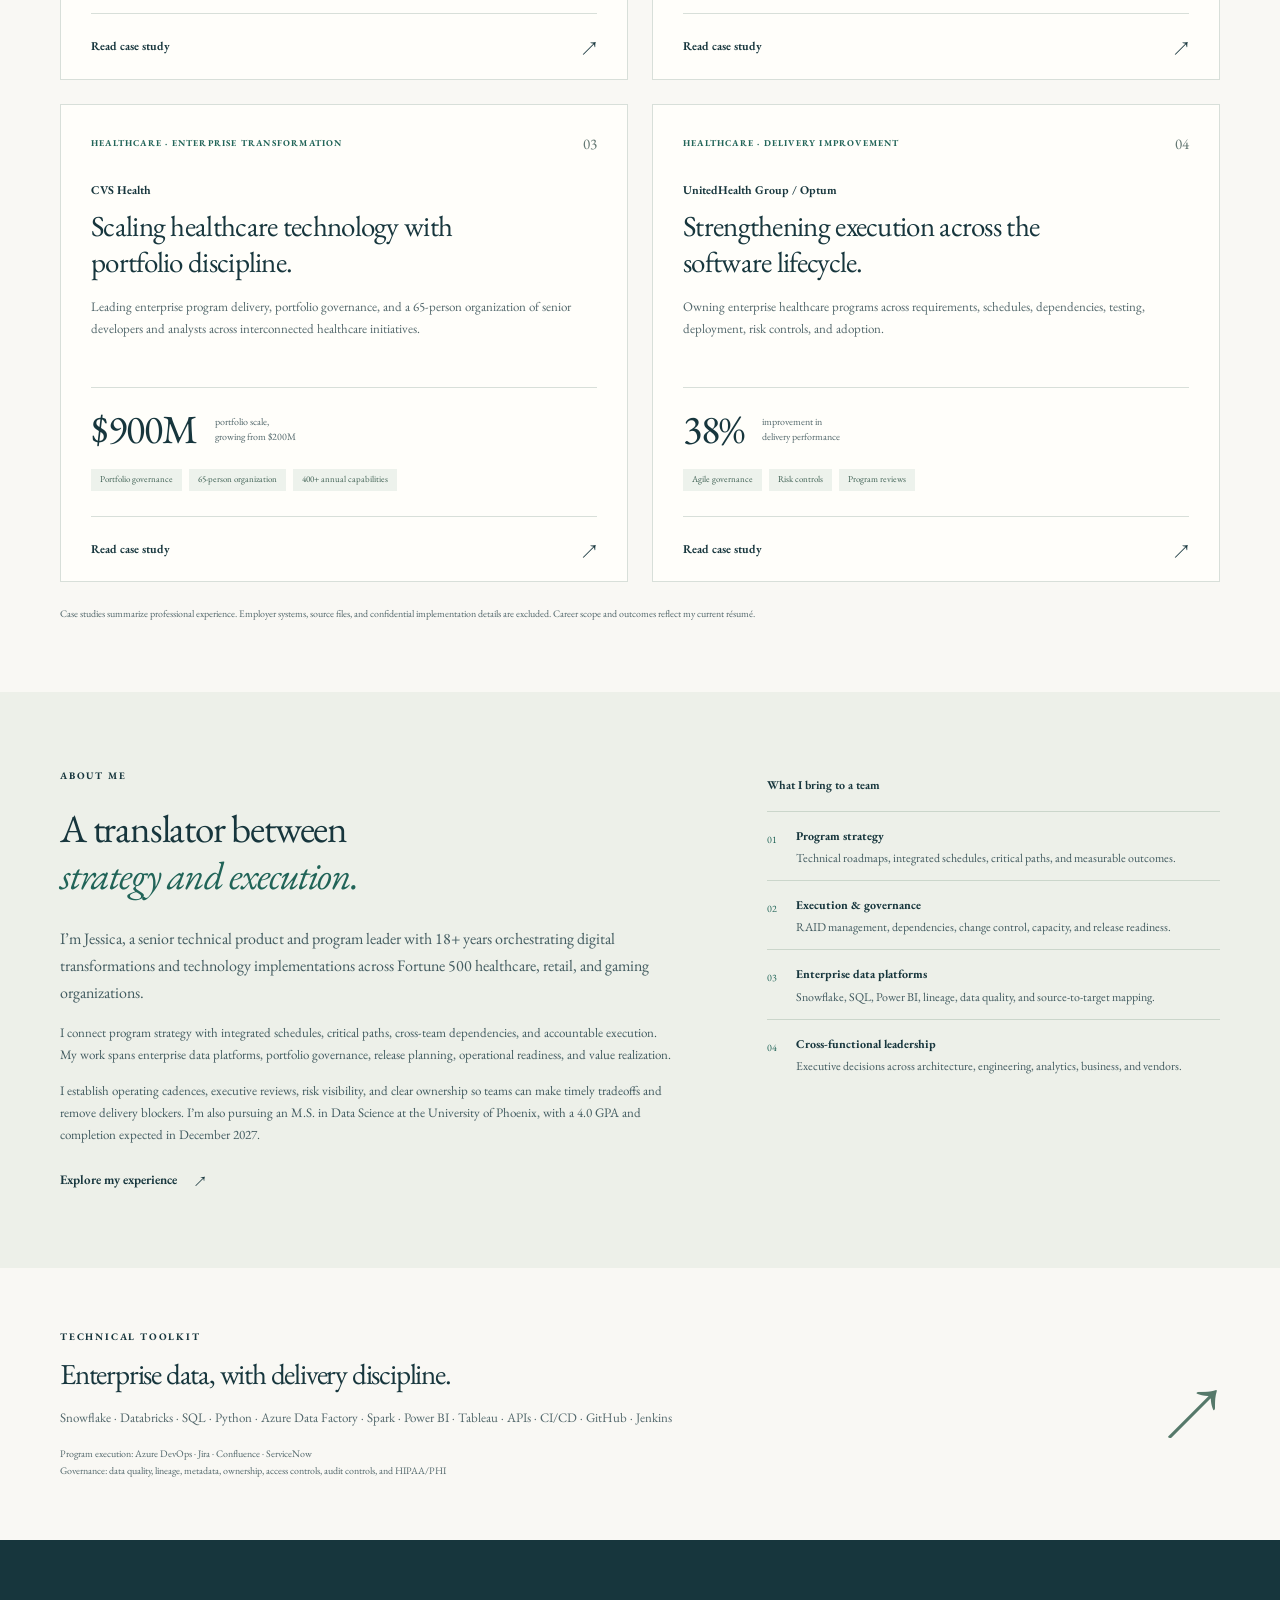
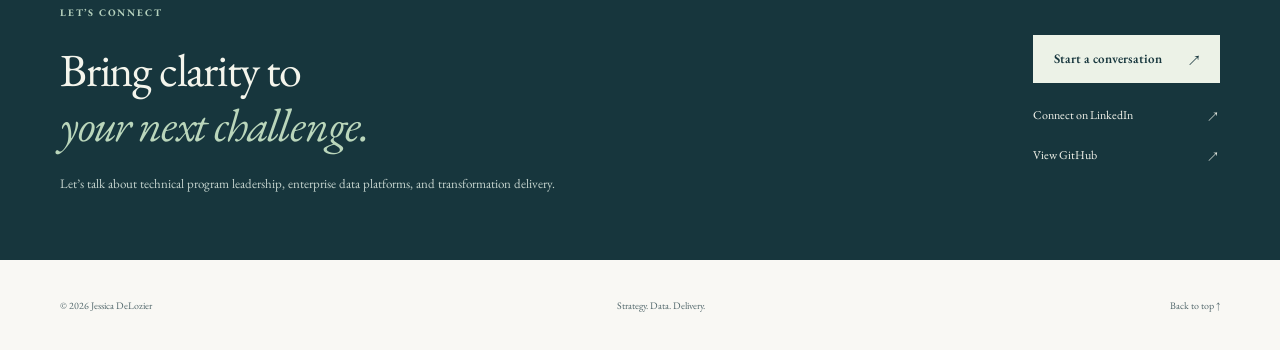
==== commit 7e63cc75: "Refresh stylesheet cache for Garamond typography" ====
--- a/index.html
+++ b/index.html
@@ -10,7 +10,7 @@
   <meta property="og:type" content="website">
   <title>Jessica DeLozier | Senior Technical Program Manager</title>
   <link rel="icon" href="favicon.svg" type="image/svg+xml">
-  <link rel="stylesheet" href="styles.css">
+  <link rel="stylesheet" href="styles.css?v=garamond-20261024">
 </head>
 <body>
 <a class="skip" href="#main">Skip to content</a>
--- a/styles.css
+++ b/styles.css
@@ -1,5 +1,6 @@
-/* No external fonts, trackers, libraries, or build step. */
-:root{--ink:#17363d;--muted:#52676b;--teal:#216458;--paper:#f9f8f4;--line:#d8dfd9;--serif:Georgia,'Times New Roman',serif;--sans:system-ui,-apple-system,BlinkMacSystemFont,'Segoe UI',sans-serif}
+/* EB Garamond web typography; no trackers, JavaScript, or build step. */
+@import url('https://fonts.googleapis.com/css2?family=EB+Garamond:ital,wght@0,400..800;1,400..800&display=swap');
+:root{--ink:#17363d;--muted:#52676b;--teal:#216458;--paper:#f9f8f4;--line:#d8dfd9;--serif:'EB Garamond',Garamond,Georgia,'Times New Roman',serif;--sans:var(--serif)}
 *{box-sizing:border-box}html{scroll-behavior:smooth;scroll-padding-top:24px}body{margin:0;background:var(--paper);color:var(--ink);font:16px/1.7 var(--sans);-webkit-font-smoothing:antialiased}a{color:inherit;text-decoration:none}a:hover{text-decoration:underline;text-underline-offset:5px}a:focus-visible,summary:focus-visible,button:focus-visible{outline:3px solid #b37323;outline-offset:6px}.wrap{width:min(1160px,calc(100% - 96px));margin-inline:auto}.skip{position:absolute;left:20px;top:-100px;background:white;padding:12px;z-index:5}.skip:focus{top:10px}.site-header{display:flex;justify-content:space-between;align-items:center;min-height:110px;border-bottom:1px solid var(--line);gap:20px}.brand{display:flex;align-items:center;gap:12px;font-weight:650;font-size:16px;letter-spacing:-.4px}.monogram{display:grid;place-items:center;width:40px;height:40px;background:var(--ink);color:var(--paper);font:19px var(--serif)}nav{display:flex;align-items:center;gap:30px;font-size:13px;font-weight:550}.nav-contact{padding:10px 15px;border:1px solid #a7bab4}.hero{display:grid;grid-template-columns:1.45fr 1fr;gap:72px;padding-block:86px 90px;align-items:center}.eyebrow{font-size:10px;letter-spacing:1.8px;font-weight:700;margin:0 0 22px;line-height:1.6}.dot{display:inline-block;width:7px;height:7px;background:var(--teal);border-radius:100%;margin:0 7px 1px 0}h1,h2,h3,p{margin-top:0}h1{font:clamp(42px,4.8vw,66px)/1.13 var(--serif);letter-spacing:-2.6px;margin-bottom:25px}em{font-weight:400;color:var(--teal)}.hero-description{font-size:18px;line-height:1.65;max-width:490px;margin-bottom:12px;color:#425b60}.hero-context{font-size:12px;color:var(--muted);letter-spacing:.2px}.hero-actions{display:flex;align-items:center;gap:29px;margin-top:32px}.button{padding:13px 21px;display:inline-flex;justify-content:space-between;align-items:center;gap:27px;font-size:13px;font-weight:600}.button:hover{text-decoration:none;filter:brightness(1.12)}.primary{background:var(--ink);color:white}.text-link{font-size:13px;font-weight:650;display:inline-flex;gap:18px}.hero-card{background:#e9efea;padding:26px 30px;border:1px solid #dbe4dc;position:relative}.card-top{display:flex;justify-content:space-between;font-size:9px;letter-spacing:1.5px;font-weight:700}.card-top>span:last-child{font-size:22px;line-height:1}.card-statement{font:31px/1.24 var(--serif);letter-spacing:-.5px;margin-block:28px}.approach-step{display:flex;gap:14px;border-top:1px solid #cad6cd;padding:13px 0}.step-number{font-size:10px;padding-top:3px;color:var(--teal)}.approach-step strong{font-size:12px;font-weight:650}.approach-step p{font-size:11px;margin:1px 0 0;color:var(--muted)}.card-bottom{display:flex;justify-content:space-between;font-size:9px;letter-spacing:1px;border-top:1px solid #cad6cd;padding-top:15px;margin-top:3px}.card-bottom span{color:#81938a}.impact-band{background:#f0f1eb;border-top:1px solid var(--line);border-bottom:1px solid var(--line)}.impact-grid{display:grid;grid-template-columns:repeat(3,1fr);padding-block:31px}.impact-grid>div{padding-inline:36px;border-right:1px solid #d0d9d0}.impact-grid>div:first-child{padding-left:0}.impact-grid>div:last-child{border:0}.metric{font:44px/1.1 var(--serif);letter-spacing:-1.5px;margin-bottom:9px}.metric span{font-size:30px}.impact-grid p:not(.metric){font-size:12px;font-weight:650;margin:0}.impact-grid small{font-size:10px;color:var(--muted)}.work-section{padding-block:83px 70px}.section-heading{display:flex;justify-content:space-between;gap:30px;align-items:end;margin-bottom:36px}.section-heading .eyebrow{margin-bottom:15px}h2{font:39px/1.2 var(--serif);letter-spacing:-1.2px;margin-bottom:0}.section-heading>p{font-size:12px;color:var(--muted);margin-bottom:4px}.project-grid{display:grid;grid-template-columns:1fr 1fr;gap:24px;align-items:start}.project{background:#fffefa;border:1px solid var(--line);padding:29px 30px 0}.project-top{display:flex;justify-content:space-between;align-items:center;gap:10px;margin-bottom:27px}.project-category{font-size:9px;letter-spacing:1.2px;font-weight:700;color:var(--teal)}.project-number{font:15px var(--serif);color:#627671}.company{font-size:12px;font-weight:650;margin-bottom:9px}.project h3{font:29px/1.24 var(--serif);letter-spacing:-.7px;max-width:410px;margin-bottom:15px}.project>p:not(.company){font-size:13px;color:var(--muted);margin-bottom:24px;min-height:67px}.project-result{display:flex;gap:18px;align-items:center;border-top:1px solid var(--line);padding-top:21px;margin-bottom:20px}.project-result strong{font:40px/1 var(--serif);letter-spacing:-1px;white-space:nowrap}.project-result span{font-size:10px;line-height:1.5;color:var(--muted)}.tags{display:flex;gap:7px;flex-wrap:wrap;margin-bottom:25px}.tags span{font-size:9px;background:#edf2ec;padding:3px 9px;color:#3d5f52}details{border-top:1px solid var(--line)}summary{list-style:none;cursor:pointer;display:flex;justify-content:space-between;align-items:center;padding-block:17px;font-size:12px;font-weight:650}summary::-webkit-details-marker{display:none}summary:hover{color:var(--teal)}summary span{font-size:18px;font-weight:400}details[open] summary span{transform:rotate(90deg)}.case-body{border-top:1px solid var(--line);padding-top:20px;padding-bottom:12px;font-size:13px;color:var(--muted)}.case-body h4{color:var(--ink);font-size:12px;margin:0 0 5px}.case-body p{margin-bottom:18px}.case-meta{font-size:11px;border-top:1px solid var(--line);padding-top:14px}.work-note{font-size:10px;color:var(--muted);max-width:830px;margin:23px 0 0}.about-section{background:#edf0e9;padding-block:76px}.about-grid{display:grid;grid-template-columns:1.35fr 1fr;gap:95px}.about-grid h2{margin-bottom:25px}.about-grid p:not(.eyebrow){font-size:13px;color:#425b60}.about-grid .about-lead{font-size:16px!important;line-height:1.7}.about-grid .text-link{margin-top:10px}.expertise{padding-top:7px}.expertise h3{font-size:12px;font-weight:650;margin-bottom:15px}.expertise>div{display:flex;gap:19px;border-top:1px solid #cbd6cb;padding-top:15px}.expertise>div>span{font-size:10px;color:var(--teal);padding-top:4px}.expertise strong{display:block;font-size:12px;color:var(--ink);margin-bottom:3px}.expertise p{font-size:12px!important;line-height:1.6}.academic-section{padding-block:61px;display:flex;align-items:center;gap:60px;justify-content:space-between}.academic-section .eyebrow{margin-bottom:12px}.academic-section h2{font-size:29px;margin-bottom:15px}.academic-section p:not(.eyebrow){font-size:13px;max-width:750px;color:var(--muted)}.academic-note{font-size:10px!important;margin:16px 0 0}.academic-mark{font:68px var(--serif);color:#56796a}.contact-section{background:var(--ink);color:#f4f5ec;padding-block:65px}.contact-inner{display:flex;align-items:center;justify-content:space-between;gap:50px}.contact-section .eyebrow{color:#b4d0bd}.contact-section h2{font-size:46px}.contact-section em{color:#bad6bb}.contact-section p:last-child{font-size:13px;color:#c5d4ce;margin:20px 0 0}.contact-actions{display:flex;flex-direction:column;gap:19px;align-items:start;font-size:12px}.light{background:#ecf2e7;color:var(--ink);margin-bottom:3px}.contact-actions>a:not(.button){display:flex;justify-content:space-between;width:100%;padding-right:2px}footer{display:flex;justify-content:space-between;align-items:center;gap:15px;min-height:90px;font-size:10px;color:var(--muted)}footer p{margin:0}
 @media(min-width:1300px){.hero{gap:100px}}
 @media(max-width:900px){.wrap{width:calc(100% - 48px)}.hero{gap:30px;padding-block:60px}.hero h1{font-size:46px}.hero-description{font-size:16px}.hero-card{padding:22px}.card-statement{font-size:27px}.about-grid{gap:40px}nav{gap:18px}.section-heading>p{max-width:230px}.project{padding-inline:22px}.project h3{font-size:26px}}
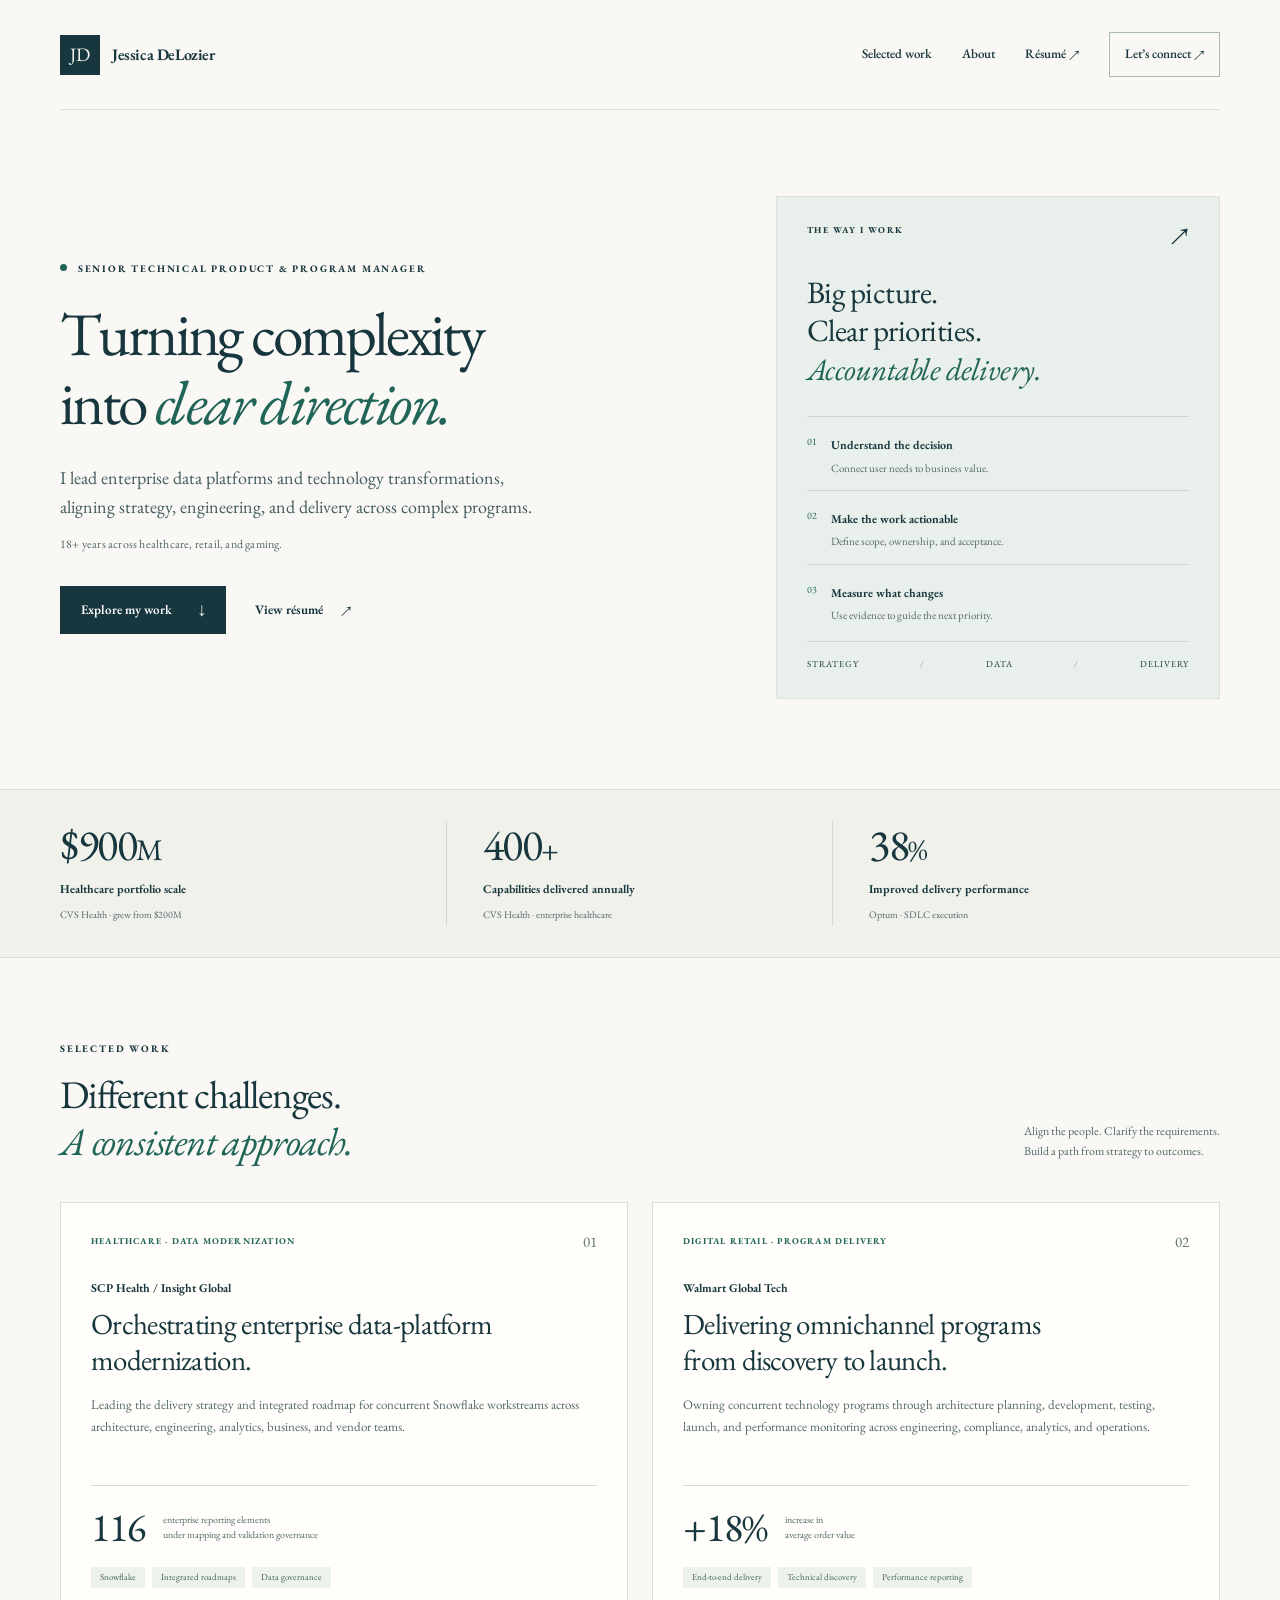
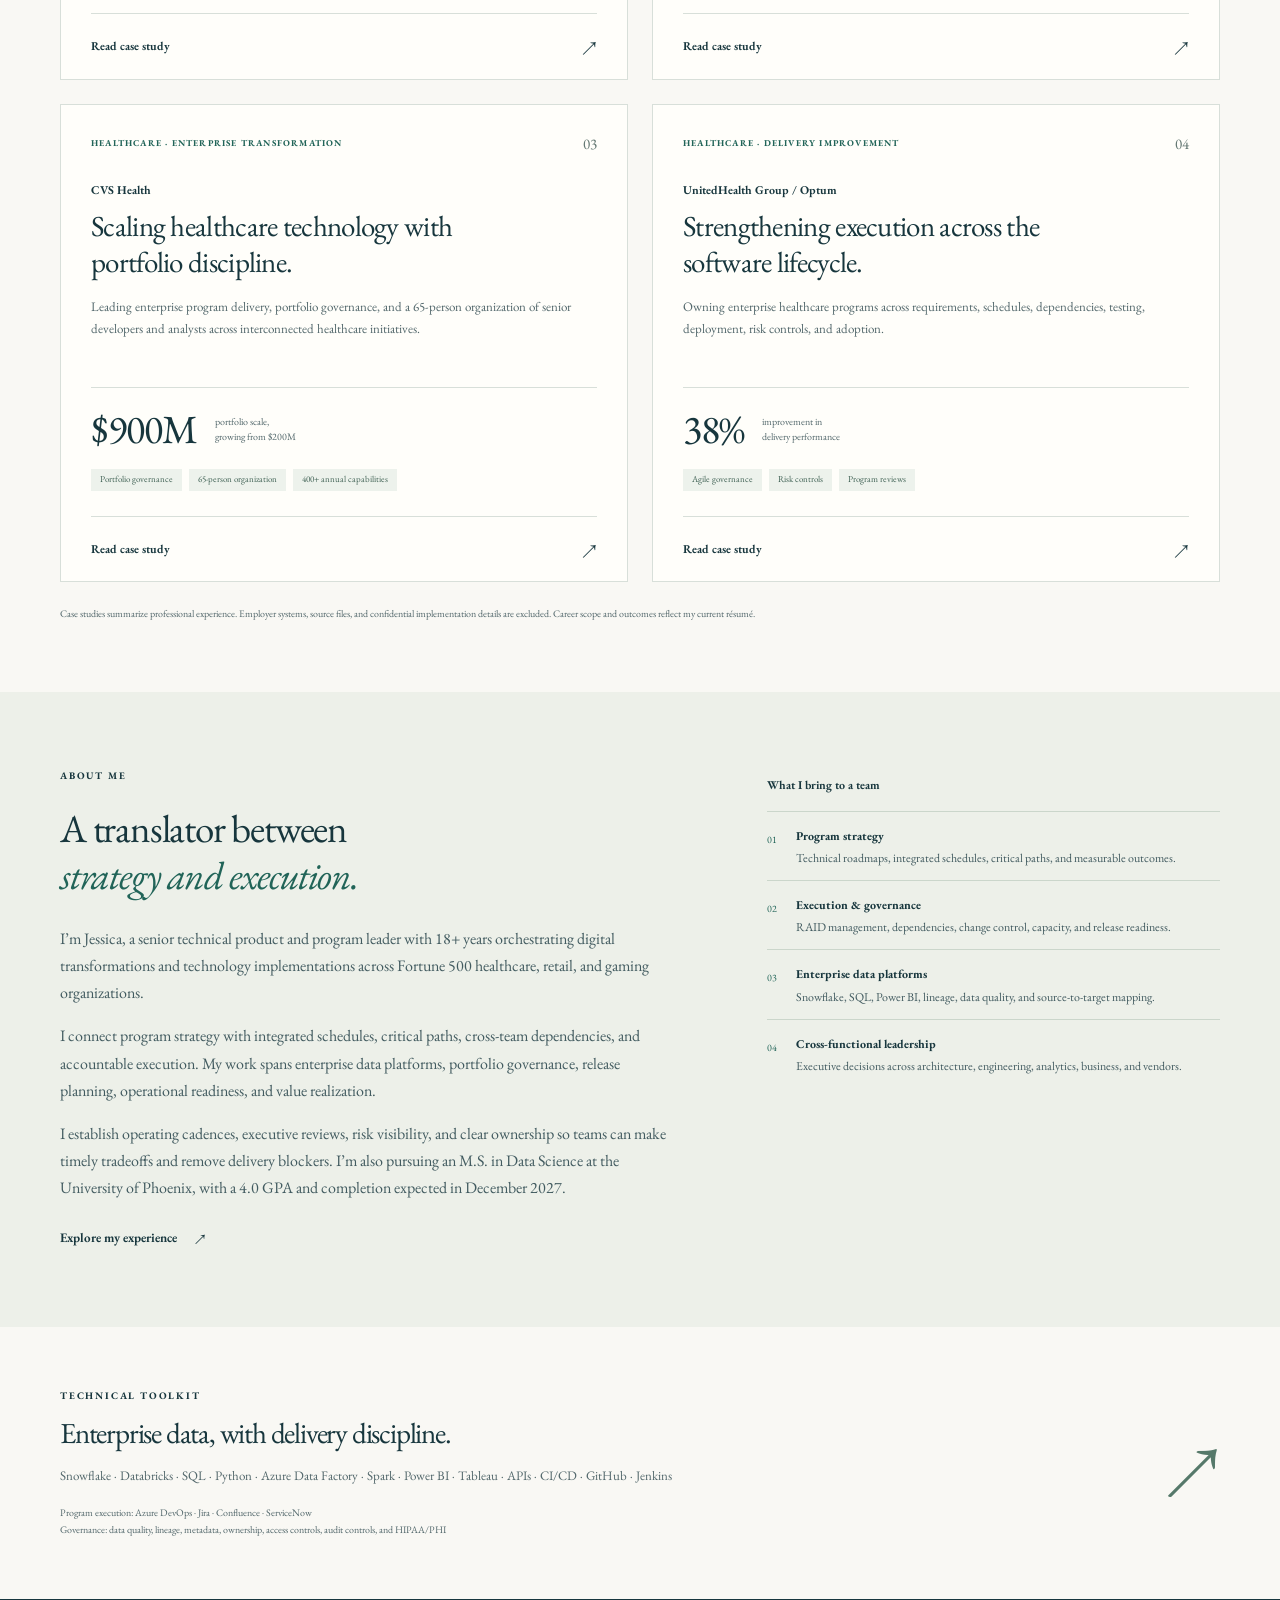
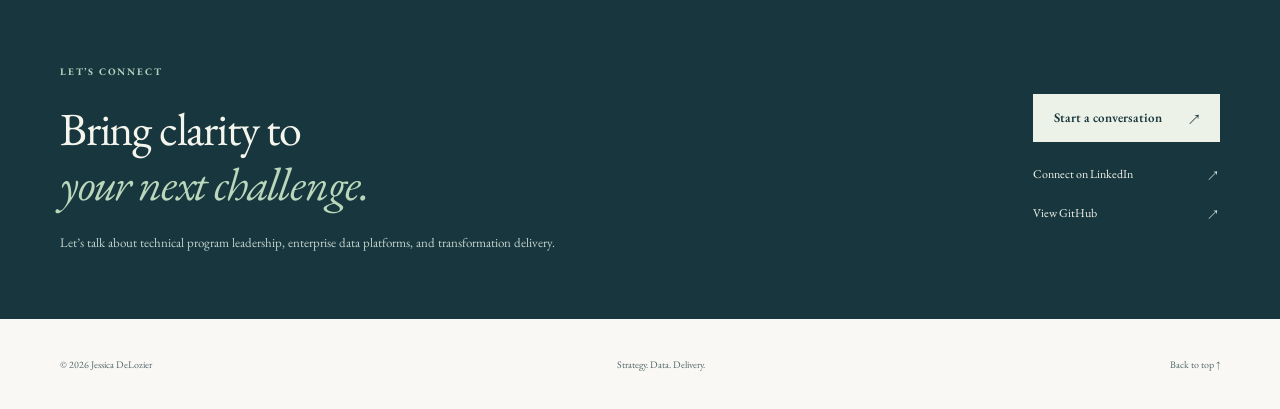
==== commit a0c89504: "Refresh cached styles for consistent About Me text" ====
--- a/index.html
+++ b/index.html
@@ -10,7 +10,7 @@
   <meta property="og:type" content="website">
   <title>Jessica DeLozier | Senior Technical Program Manager</title>
   <link rel="icon" href="favicon.svg" type="image/svg+xml">
-  <link rel="stylesheet" href="styles.css?v=garamond-20261024">
+  <link rel="stylesheet" href="styles.css?v=about-size-20261024">
 </head>
 <body>
 <a class="skip" href="#main">Skip to content</a>
--- a/styles.css
+++ b/styles.css
@@ -1,7 +1,7 @@
 /* EB Garamond web typography; no trackers, JavaScript, or build step. */
 @import url('https://fonts.googleapis.com/css2?family=EB+Garamond:ital,wght@0,400..800;1,400..800&display=swap');
 :root{--ink:#17363d;--muted:#52676b;--teal:#216458;--paper:#f9f8f4;--line:#d8dfd9;--serif:'EB Garamond',Garamond,Georgia,'Times New Roman',serif;--sans:var(--serif)}
-*{box-sizing:border-box}html{scroll-behavior:smooth;scroll-padding-top:24px}body{margin:0;background:var(--paper);color:var(--ink);font:16px/1.7 var(--sans);-webkit-font-smoothing:antialiased}a{color:inherit;text-decoration:none}a:hover{text-decoration:underline;text-underline-offset:5px}a:focus-visible,summary:focus-visible,button:focus-visible{outline:3px solid #b37323;outline-offset:6px}.wrap{width:min(1160px,calc(100% - 96px));margin-inline:auto}.skip{position:absolute;left:20px;top:-100px;background:white;padding:12px;z-index:5}.skip:focus{top:10px}.site-header{display:flex;justify-content:space-between;align-items:center;min-height:110px;border-bottom:1px solid var(--line);gap:20px}.brand{display:flex;align-items:center;gap:12px;font-weight:650;font-size:16px;letter-spacing:-.4px}.monogram{display:grid;place-items:center;width:40px;height:40px;background:var(--ink);color:var(--paper);font:19px var(--serif)}nav{display:flex;align-items:center;gap:30px;font-size:13px;font-weight:550}.nav-contact{padding:10px 15px;border:1px solid #a7bab4}.hero{display:grid;grid-template-columns:1.45fr 1fr;gap:72px;padding-block:86px 90px;align-items:center}.eyebrow{font-size:10px;letter-spacing:1.8px;font-weight:700;margin:0 0 22px;line-height:1.6}.dot{display:inline-block;width:7px;height:7px;background:var(--teal);border-radius:100%;margin:0 7px 1px 0}h1,h2,h3,p{margin-top:0}h1{font:clamp(42px,4.8vw,66px)/1.13 var(--serif);letter-spacing:-2.6px;margin-bottom:25px}em{font-weight:400;color:var(--teal)}.hero-description{font-size:18px;line-height:1.65;max-width:490px;margin-bottom:12px;color:#425b60}.hero-context{font-size:12px;color:var(--muted);letter-spacing:.2px}.hero-actions{display:flex;align-items:center;gap:29px;margin-top:32px}.button{padding:13px 21px;display:inline-flex;justify-content:space-between;align-items:center;gap:27px;font-size:13px;font-weight:600}.button:hover{text-decoration:none;filter:brightness(1.12)}.primary{background:var(--ink);color:white}.text-link{font-size:13px;font-weight:650;display:inline-flex;gap:18px}.hero-card{background:#e9efea;padding:26px 30px;border:1px solid #dbe4dc;position:relative}.card-top{display:flex;justify-content:space-between;font-size:9px;letter-spacing:1.5px;font-weight:700}.card-top>span:last-child{font-size:22px;line-height:1}.card-statement{font:31px/1.24 var(--serif);letter-spacing:-.5px;margin-block:28px}.approach-step{display:flex;gap:14px;border-top:1px solid #cad6cd;padding:13px 0}.step-number{font-size:10px;padding-top:3px;color:var(--teal)}.approach-step strong{font-size:12px;font-weight:650}.approach-step p{font-size:11px;margin:1px 0 0;color:var(--muted)}.card-bottom{display:flex;justify-content:space-between;font-size:9px;letter-spacing:1px;border-top:1px solid #cad6cd;padding-top:15px;margin-top:3px}.card-bottom span{color:#81938a}.impact-band{background:#f0f1eb;border-top:1px solid var(--line);border-bottom:1px solid var(--line)}.impact-grid{display:grid;grid-template-columns:repeat(3,1fr);padding-block:31px}.impact-grid>div{padding-inline:36px;border-right:1px solid #d0d9d0}.impact-grid>div:first-child{padding-left:0}.impact-grid>div:last-child{border:0}.metric{font:44px/1.1 var(--serif);letter-spacing:-1.5px;margin-bottom:9px}.metric span{font-size:30px}.impact-grid p:not(.metric){font-size:12px;font-weight:650;margin:0}.impact-grid small{font-size:10px;color:var(--muted)}.work-section{padding-block:83px 70px}.section-heading{display:flex;justify-content:space-between;gap:30px;align-items:end;margin-bottom:36px}.section-heading .eyebrow{margin-bottom:15px}h2{font:39px/1.2 var(--serif);letter-spacing:-1.2px;margin-bottom:0}.section-heading>p{font-size:12px;color:var(--muted);margin-bottom:4px}.project-grid{display:grid;grid-template-columns:1fr 1fr;gap:24px;align-items:start}.project{background:#fffefa;border:1px solid var(--line);padding:29px 30px 0}.project-top{display:flex;justify-content:space-between;align-items:center;gap:10px;margin-bottom:27px}.project-category{font-size:9px;letter-spacing:1.2px;font-weight:700;color:var(--teal)}.project-number{font:15px var(--serif);color:#627671}.company{font-size:12px;font-weight:650;margin-bottom:9px}.project h3{font:29px/1.24 var(--serif);letter-spacing:-.7px;max-width:410px;margin-bottom:15px}.project>p:not(.company){font-size:13px;color:var(--muted);margin-bottom:24px;min-height:67px}.project-result{display:flex;gap:18px;align-items:center;border-top:1px solid var(--line);padding-top:21px;margin-bottom:20px}.project-result strong{font:40px/1 var(--serif);letter-spacing:-1px;white-space:nowrap}.project-result span{font-size:10px;line-height:1.5;color:var(--muted)}.tags{display:flex;gap:7px;flex-wrap:wrap;margin-bottom:25px}.tags span{font-size:9px;background:#edf2ec;padding:3px 9px;color:#3d5f52}details{border-top:1px solid var(--line)}summary{list-style:none;cursor:pointer;display:flex;justify-content:space-between;align-items:center;padding-block:17px;font-size:12px;font-weight:650}summary::-webkit-details-marker{display:none}summary:hover{color:var(--teal)}summary span{font-size:18px;font-weight:400}details[open] summary span{transform:rotate(90deg)}.case-body{border-top:1px solid var(--line);padding-top:20px;padding-bottom:12px;font-size:13px;color:var(--muted)}.case-body h4{color:var(--ink);font-size:12px;margin:0 0 5px}.case-body p{margin-bottom:18px}.case-meta{font-size:11px;border-top:1px solid var(--line);padding-top:14px}.work-note{font-size:10px;color:var(--muted);max-width:830px;margin:23px 0 0}.about-section{background:#edf0e9;padding-block:76px}.about-grid{display:grid;grid-template-columns:1.35fr 1fr;gap:95px}.about-grid h2{margin-bottom:25px}.about-grid p:not(.eyebrow){font-size:13px;color:#425b60}.about-grid .about-lead{font-size:16px!important;line-height:1.7}.about-grid .text-link{margin-top:10px}.expertise{padding-top:7px}.expertise h3{font-size:12px;font-weight:650;margin-bottom:15px}.expertise>div{display:flex;gap:19px;border-top:1px solid #cbd6cb;padding-top:15px}.expertise>div>span{font-size:10px;color:var(--teal);padding-top:4px}.expertise strong{display:block;font-size:12px;color:var(--ink);margin-bottom:3px}.expertise p{font-size:12px!important;line-height:1.6}.academic-section{padding-block:61px;display:flex;align-items:center;gap:60px;justify-content:space-between}.academic-section .eyebrow{margin-bottom:12px}.academic-section h2{font-size:29px;margin-bottom:15px}.academic-section p:not(.eyebrow){font-size:13px;max-width:750px;color:var(--muted)}.academic-note{font-size:10px!important;margin:16px 0 0}.academic-mark{font:68px var(--serif);color:#56796a}.contact-section{background:var(--ink);color:#f4f5ec;padding-block:65px}.contact-inner{display:flex;align-items:center;justify-content:space-between;gap:50px}.contact-section .eyebrow{color:#b4d0bd}.contact-section h2{font-size:46px}.contact-section em{color:#bad6bb}.contact-section p:last-child{font-size:13px;color:#c5d4ce;margin:20px 0 0}.contact-actions{display:flex;flex-direction:column;gap:19px;align-items:start;font-size:12px}.light{background:#ecf2e7;color:var(--ink);margin-bottom:3px}.contact-actions>a:not(.button){display:flex;justify-content:space-between;width:100%;padding-right:2px}footer{display:flex;justify-content:space-between;align-items:center;gap:15px;min-height:90px;font-size:10px;color:var(--muted)}footer p{margin:0}
+*{box-sizing:border-box}html{scroll-behavior:smooth;scroll-padding-top:24px}body{margin:0;background:var(--paper);color:var(--ink);font:16px/1.7 var(--sans);-webkit-font-smoothing:antialiased}a{color:inherit;text-decoration:none}a:hover{text-decoration:underline;text-underline-offset:5px}a:focus-visible,summary:focus-visible,button:focus-visible{outline:3px solid #b37323;outline-offset:6px}.wrap{width:min(1160px,calc(100% - 96px));margin-inline:auto}.skip{position:absolute;left:20px;top:-100px;background:white;padding:12px;z-index:5}.skip:focus{top:10px}.site-header{display:flex;justify-content:space-between;align-items:center;min-height:110px;border-bottom:1px solid var(--line);gap:20px}.brand{display:flex;align-items:center;gap:12px;font-weight:650;font-size:16px;letter-spacing:-.4px}.monogram{display:grid;place-items:center;width:40px;height:40px;background:var(--ink);color:var(--paper);font:19px var(--serif)}nav{display:flex;align-items:center;gap:30px;font-size:13px;font-weight:550}.nav-contact{padding:10px 15px;border:1px solid #a7bab4}.hero{display:grid;grid-template-columns:1.45fr 1fr;gap:72px;padding-block:86px 90px;align-items:center}.eyebrow{font-size:10px;letter-spacing:1.8px;font-weight:700;margin:0 0 22px;line-height:1.6}.dot{display:inline-block;width:7px;height:7px;background:var(--teal);border-radius:100%;margin:0 7px 1px 0}h1,h2,h3,p{margin-top:0}h1{font:clamp(42px,4.8vw,66px)/1.13 var(--serif);letter-spacing:-2.6px;margin-bottom:25px}em{font-weight:400;color:var(--teal)}.hero-description{font-size:18px;line-height:1.65;max-width:490px;margin-bottom:12px;color:#425b60}.hero-context{font-size:12px;color:var(--muted);letter-spacing:.2px}.hero-actions{display:flex;align-items:center;gap:29px;margin-top:32px}.button{padding:13px 21px;display:inline-flex;justify-content:space-between;align-items:center;gap:27px;font-size:13px;font-weight:600}.button:hover{text-decoration:none;filter:brightness(1.12)}.primary{background:var(--ink);color:white}.text-link{font-size:13px;font-weight:650;display:inline-flex;gap:18px}.hero-card{background:#e9efea;padding:26px 30px;border:1px solid #dbe4dc;position:relative}.card-top{display:flex;justify-content:space-between;font-size:9px;letter-spacing:1.5px;font-weight:700}.card-top>span:last-child{font-size:22px;line-height:1}.card-statement{font:31px/1.24 var(--serif);letter-spacing:-.5px;margin-block:28px}.approach-step{display:flex;gap:14px;border-top:1px solid #cad6cd;padding:13px 0}.step-number{font-size:10px;padding-top:3px;color:var(--teal)}.approach-step strong{font-size:12px;font-weight:650}.approach-step p{font-size:11px;margin:1px 0 0;color:var(--muted)}.card-bottom{display:flex;justify-content:space-between;font-size:9px;letter-spacing:1px;border-top:1px solid #cad6cd;padding-top:15px;margin-top:3px}.card-bottom span{color:#81938a}.impact-band{background:#f0f1eb;border-top:1px solid var(--line);border-bottom:1px solid var(--line)}.impact-grid{display:grid;grid-template-columns:repeat(3,1fr);padding-block:31px}.impact-grid>div{padding-inline:36px;border-right:1px solid #d0d9d0}.impact-grid>div:first-child{padding-left:0}.impact-grid>div:last-child{border:0}.metric{font:44px/1.1 var(--serif);letter-spacing:-1.5px;margin-bottom:9px}.metric span{font-size:30px}.impact-grid p:not(.metric){font-size:12px;font-weight:650;margin:0}.impact-grid small{font-size:10px;color:var(--muted)}.work-section{padding-block:83px 70px}.section-heading{display:flex;justify-content:space-between;gap:30px;align-items:end;margin-bottom:36px}.section-heading .eyebrow{margin-bottom:15px}h2{font:39px/1.2 var(--serif);letter-spacing:-1.2px;margin-bottom:0}.section-heading>p{font-size:12px;color:var(--muted);margin-bottom:4px}.project-grid{display:grid;grid-template-columns:1fr 1fr;gap:24px;align-items:start}.project{background:#fffefa;border:1px solid var(--line);padding:29px 30px 0}.project-top{display:flex;justify-content:space-between;align-items:center;gap:10px;margin-bottom:27px}.project-category{font-size:9px;letter-spacing:1.2px;font-weight:700;color:var(--teal)}.project-number{font:15px var(--serif);color:#627671}.company{font-size:12px;font-weight:650;margin-bottom:9px}.project h3{font:29px/1.24 var(--serif);letter-spacing:-.7px;max-width:410px;margin-bottom:15px}.project>p:not(.company){font-size:13px;color:var(--muted);margin-bottom:24px;min-height:67px}.project-result{display:flex;gap:18px;align-items:center;border-top:1px solid var(--line);padding-top:21px;margin-bottom:20px}.project-result strong{font:40px/1 var(--serif);letter-spacing:-1px;white-space:nowrap}.project-result span{font-size:10px;line-height:1.5;color:var(--muted)}.tags{display:flex;gap:7px;flex-wrap:wrap;margin-bottom:25px}.tags span{font-size:9px;background:#edf2ec;padding:3px 9px;color:#3d5f52}details{border-top:1px solid var(--line)}summary{list-style:none;cursor:pointer;display:flex;justify-content:space-between;align-items:center;padding-block:17px;font-size:12px;font-weight:650}summary::-webkit-details-marker{display:none}summary:hover{color:var(--teal)}summary span{font-size:18px;font-weight:400}details[open] summary span{transform:rotate(90deg)}.case-body{border-top:1px solid var(--line);padding-top:20px;padding-bottom:12px;font-size:13px;color:var(--muted)}.case-body h4{color:var(--ink);font-size:12px;margin:0 0 5px}.case-body p{margin-bottom:18px}.case-meta{font-size:11px;border-top:1px solid var(--line);padding-top:14px}.work-note{font-size:10px;color:var(--muted);max-width:830px;margin:23px 0 0}.about-section{background:#edf0e9;padding-block:76px}.about-grid{display:grid;grid-template-columns:1.35fr 1fr;gap:95px}.about-grid h2{margin-bottom:25px}.about-grid p:not(.eyebrow){font-size:13px;color:#425b60}.about-grid>div>p:not(.eyebrow){font-size:16px!important;line-height:1.7}.about-grid .text-link{margin-top:10px}.expertise{padding-top:7px}.expertise h3{font-size:12px;font-weight:650;margin-bottom:15px}.expertise>div{display:flex;gap:19px;border-top:1px solid #cbd6cb;padding-top:15px}.expertise>div>span{font-size:10px;color:var(--teal);padding-top:4px}.expertise strong{display:block;font-size:12px;color:var(--ink);margin-bottom:3px}.expertise p{font-size:12px!important;line-height:1.6}.academic-section{padding-block:61px;display:flex;align-items:center;gap:60px;justify-content:space-between}.academic-section .eyebrow{margin-bottom:12px}.academic-section h2{font-size:29px;margin-bottom:15px}.academic-section p:not(.eyebrow){font-size:13px;max-width:750px;color:var(--muted)}.academic-note{font-size:10px!important;margin:16px 0 0}.academic-mark{font:68px var(--serif);color:#56796a}.contact-section{background:var(--ink);color:#f4f5ec;padding-block:65px}.contact-inner{display:flex;align-items:center;justify-content:space-between;gap:50px}.contact-section .eyebrow{color:#b4d0bd}.contact-section h2{font-size:46px}.contact-section em{color:#bad6bb}.contact-section p:last-child{font-size:13px;color:#c5d4ce;margin:20px 0 0}.contact-actions{display:flex;flex-direction:column;gap:19px;align-items:start;font-size:12px}.light{background:#ecf2e7;color:var(--ink);margin-bottom:3px}.contact-actions>a:not(.button){display:flex;justify-content:space-between;width:100%;padding-right:2px}footer{display:flex;justify-content:space-between;align-items:center;gap:15px;min-height:90px;font-size:10px;color:var(--muted)}footer p{margin:0}
 @media(min-width:1300px){.hero{gap:100px}}
 @media(max-width:900px){.wrap{width:calc(100% - 48px)}.hero{gap:30px;padding-block:60px}.hero h1{font-size:46px}.hero-description{font-size:16px}.hero-card{padding:22px}.card-statement{font-size:27px}.about-grid{gap:40px}nav{gap:18px}.section-heading>p{max-width:230px}.project{padding-inline:22px}.project h3{font-size:26px}}
 @media(max-width:640px){.wrap{width:calc(100% - 40px)}.site-header{min-height:100px;align-items:flex-start;flex-direction:column;justify-content:center;gap:13px;padding-block:17px}.brand{font-size:14px}.monogram{width:30px;height:30px;font-size:15px}nav{gap:21px;font-size:11px;width:100%;justify-content:space-between}.nav-contact{padding:0;border:0}.hero{grid-template-columns:1fr;padding-block:46px;gap:38px}.eyebrow{font-size:9px;letter-spacing:1.3px}.hero h1{font-size:44px;letter-spacing:-1.8px}.hero-description{max-width:360px}.hero-actions{gap:24px;margin-top:25px}.hero-card{padding:24px}.card-statement{font-size:31px;margin-block:22px}.approach-step{padding:12px 0}.impact-grid{gap:20px;padding-block:26px;grid-template-columns:1fr}.impact-grid>div{padding:0 0 18px;border:0;border-bottom:1px solid #d0d9d0;display:grid;grid-template-columns:85px 1fr;column-gap:15px;align-items:center}.impact-grid>div:last-child{padding-bottom:0}.metric{font-size:36px;grid-row:span 2;margin:0}.metric span{font-size:25px}.impact-grid small{grid-column:2}.impact-grid p:not(.metric){font-size:11px}.work-section{padding-block:50px}.section-heading{display:block;margin-bottom:27px}.section-heading>p{margin-top:18px;max-width:none}h2{font-size:33px}.project-grid{grid-template-columns:1fr;gap:19px}.project{padding:25px 24px 0}.project h3{font-size:29px}.project>p:not(.company){min-height:0}.project-top{margin-bottom:23px}.project-category{font-size:8px}.project-result strong{font-size:39px}.about-section{padding-block:48px}.about-grid{grid-template-columns:1fr;gap:35px}.academic-section{gap:15px;padding-block:45px}.academic-section h2{font-size:27px}.academic-mark{font-size:40px;align-self:start}.contact-section{padding-block:47px}.contact-inner{align-items:start;flex-direction:column;gap:26px}.contact-section h2{font-size:39px}.contact-actions{width:100%;max-width:300px}footer{flex-wrap:wrap;justify-content:space-between;padding-block:25px;min-height:85px}footer>p:nth-child(2){display:none}}
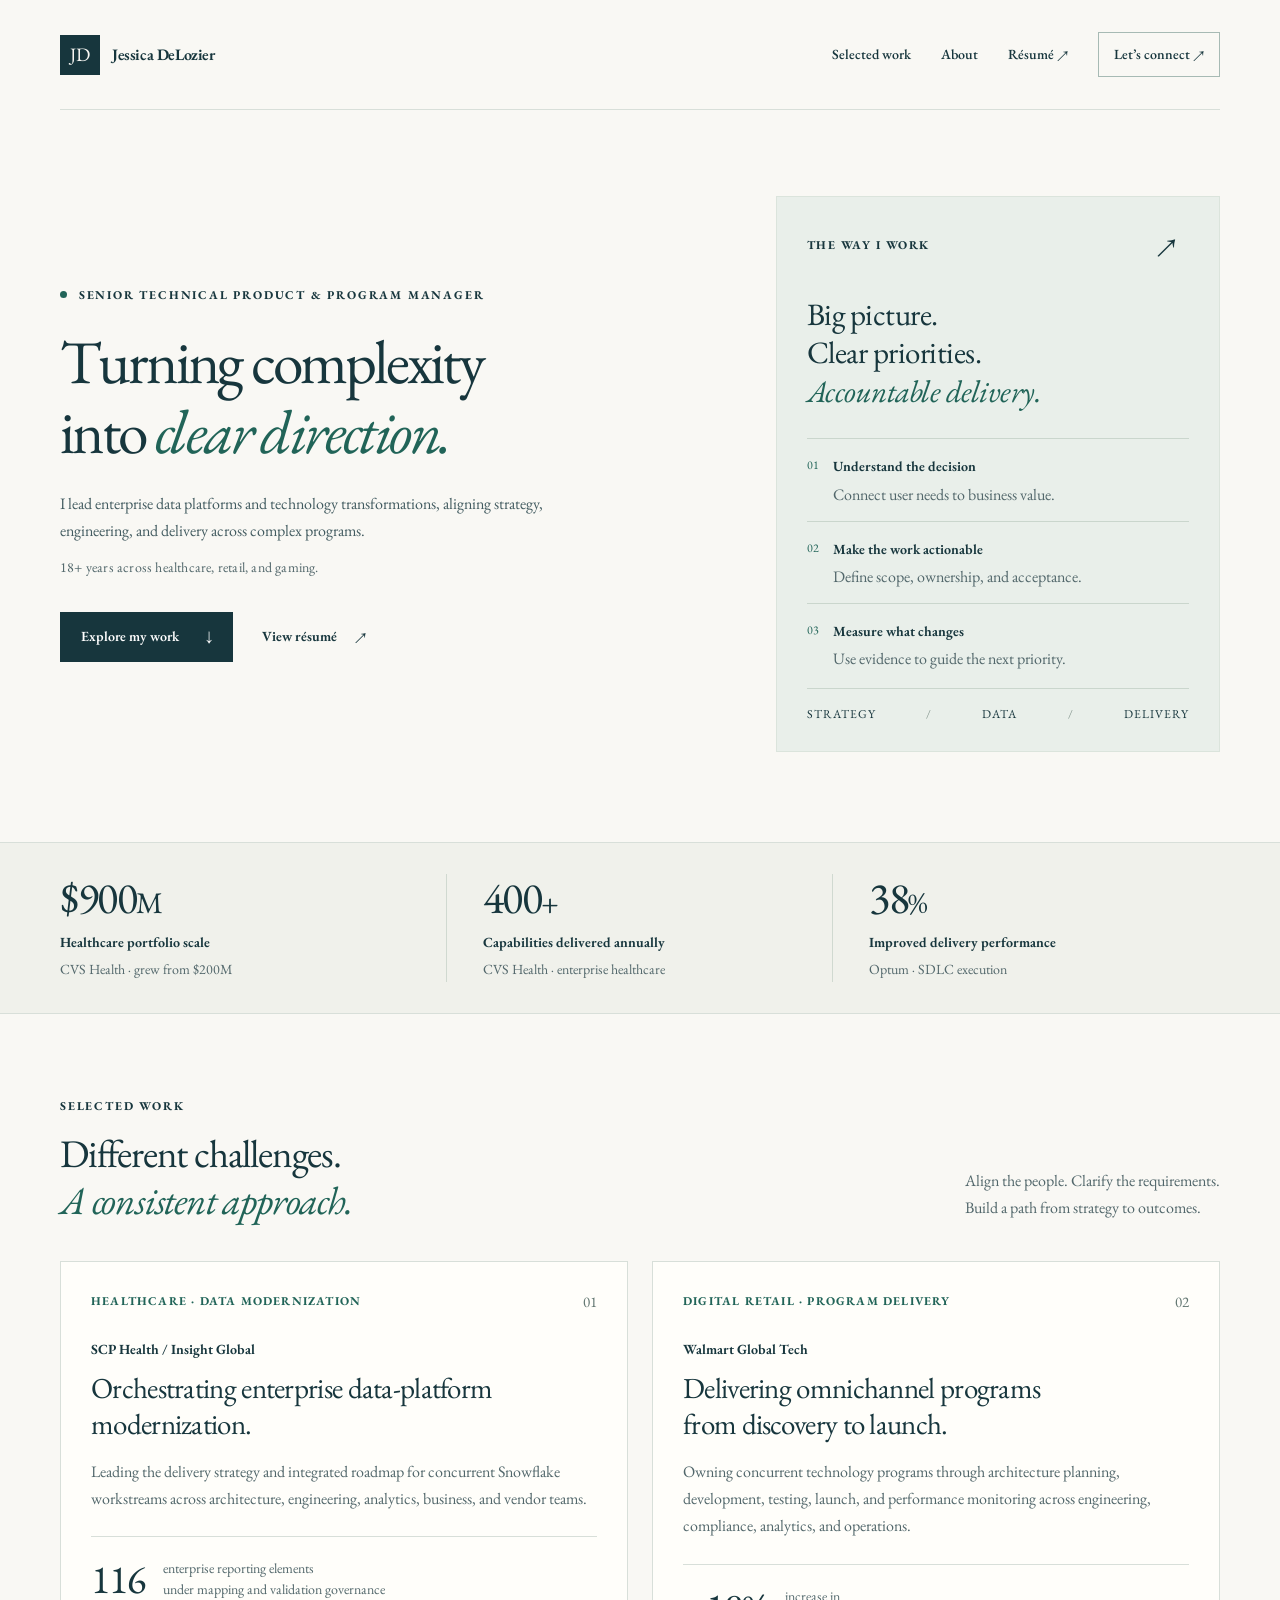
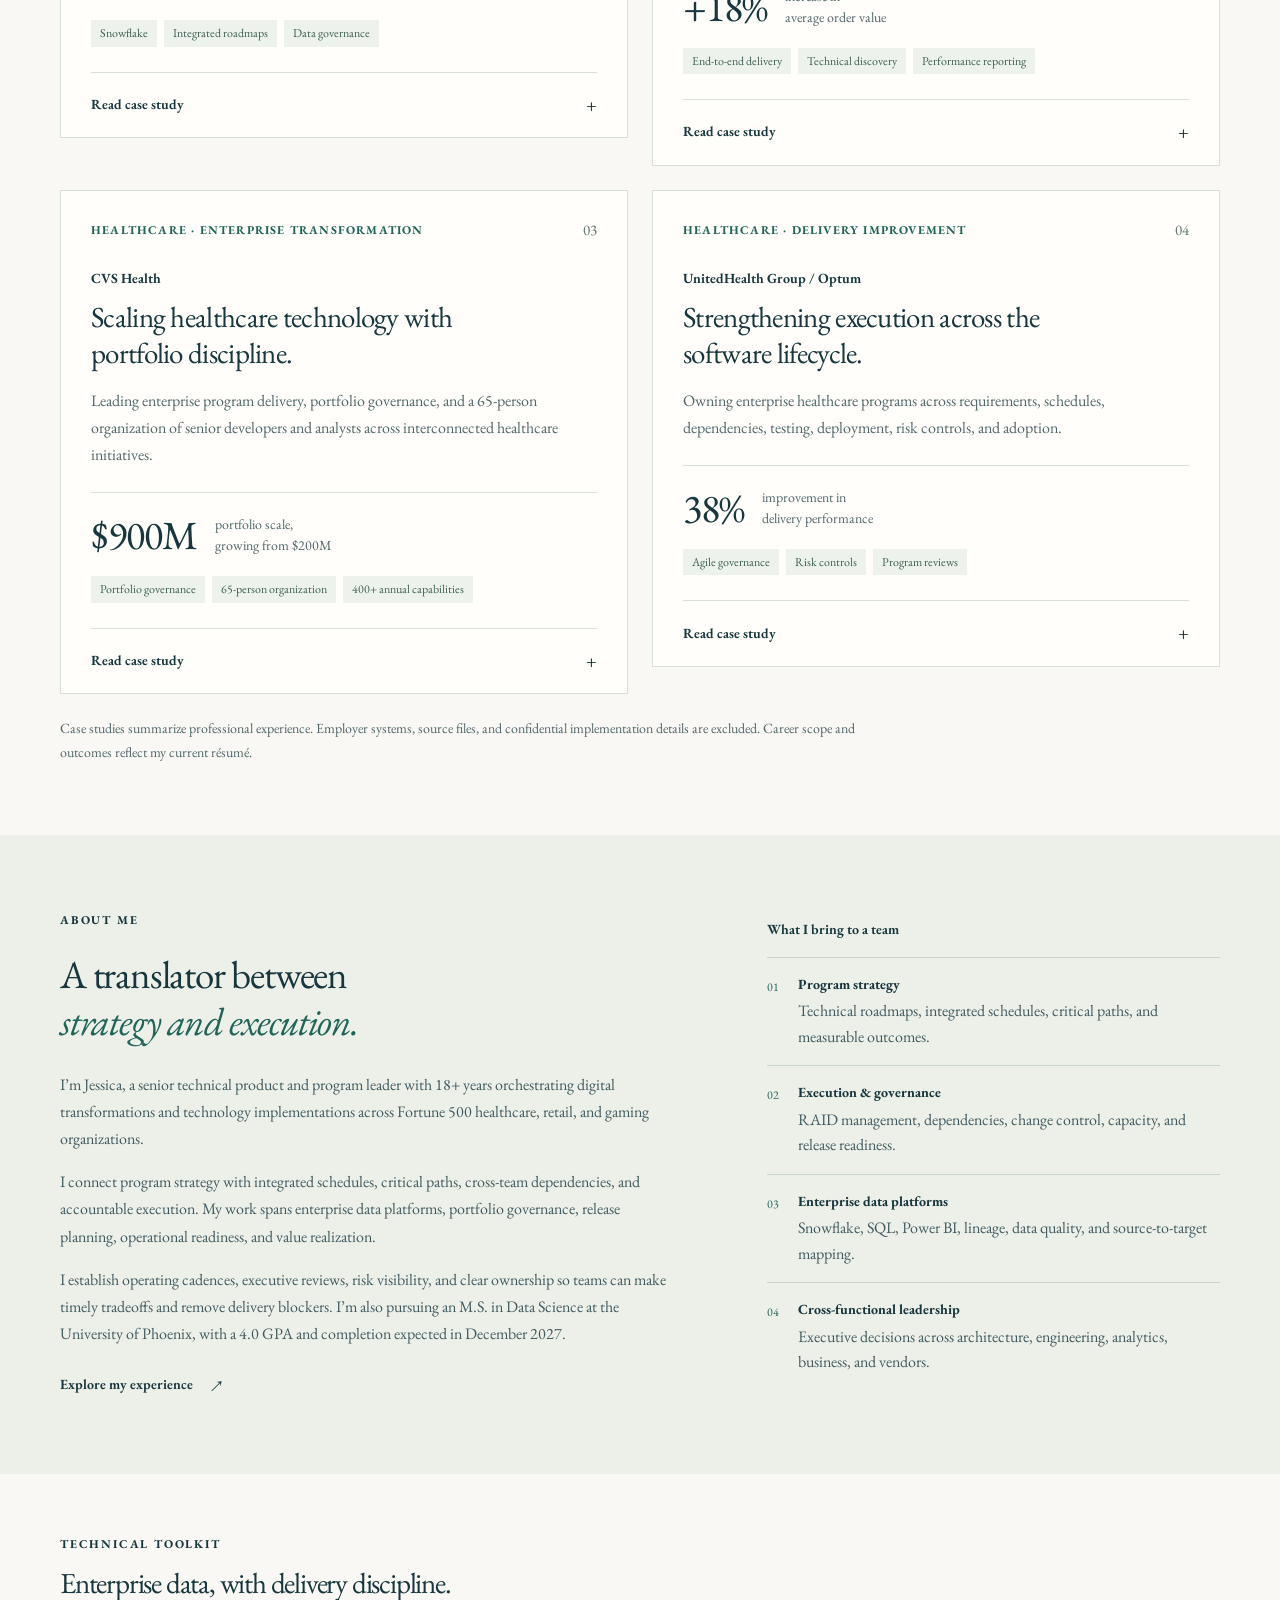
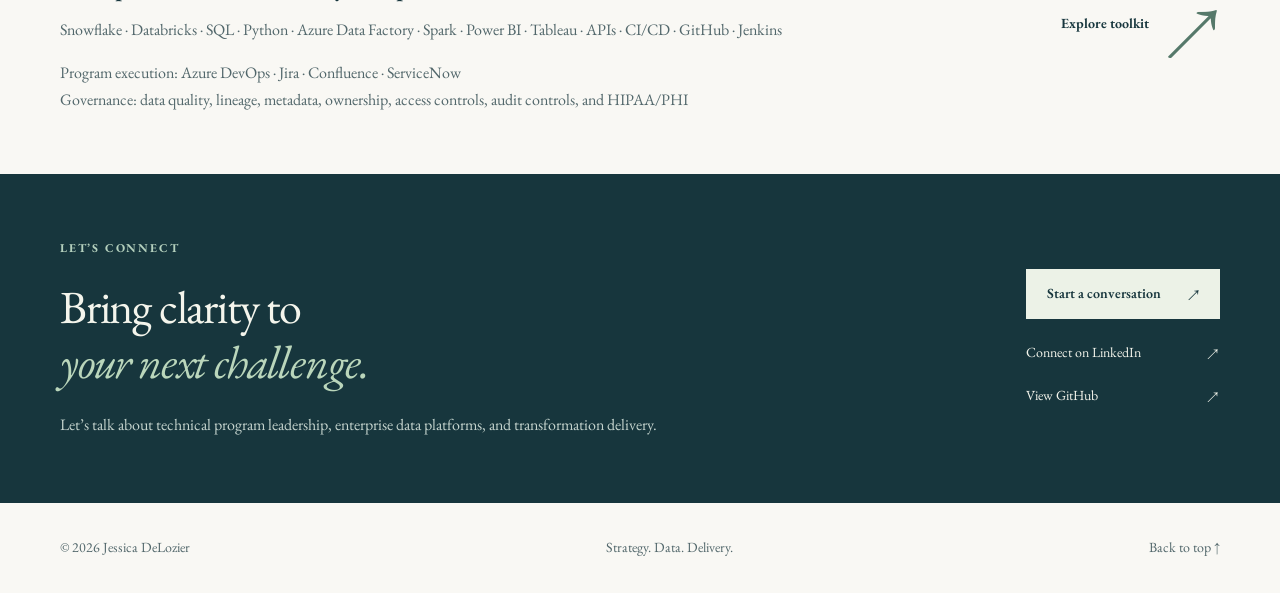
==== commit 598b744d: "Standardize portfolio typography and connect navigation arrows" ====
--- a/index.html
+++ b/index.html
@@ -10,7 +10,7 @@
   <meta property="og:type" content="website">
   <title>Jessica DeLozier | Senior Technical Program Manager</title>
   <link rel="icon" href="favicon.svg" type="image/svg+xml">
-  <link rel="stylesheet" href="styles.css?v=about-size-20261024">
+  <link rel="stylesheet" href="styles.css?v=consistency-20261024">
 </head>
 <body>
 <a class="skip" href="#main">Skip to content</a>
@@ -26,7 +26,7 @@
     <p class="hero-context">18+ years across healthcare, retail, and gaming.</p>
     <div class="hero-actions"><a class="button primary" href="#work">Explore my work <span aria-hidden="true">↓</span></a><a class="text-link" href="resume.html">View résumé <span aria-hidden="true">↗</span></a></div></div>
     <aside class="hero-card" aria-label="My leadership approach">
-      <div class="card-top"><span>THE WAY I WORK</span><span aria-hidden="true">↗</span></div>
+      <div class="card-top"><span>THE WAY I WORK</span><a class="approach-link" href="#work" aria-label="See my approach in selected work"><span aria-hidden="true">↗</span></a></div>
       <p class="card-statement">Big picture.<br>Clear priorities.<br><em>Accountable delivery.</em></p>
       <div class="approach-step"><span class="step-number">01</span><div><strong>Understand the decision</strong><p>Connect user needs to business value.</p></div></div>
       <div class="approach-step"><span class="step-number">02</span><div><strong>Make the work actionable</strong><p>Define scope, ownership, and acceptance.</p></div></div>
@@ -43,18 +43,18 @@
     <div class="section-heading"><div><p class="eyebrow">SELECTED WORK</p><h2 id="work-title">Different challenges.<br><em>A consistent approach.</em></h2></div><p>Align the people. Clarify the requirements.<br>Build a path from strategy to outcomes.</p></div>
     <div class="project-grid">
       <article class="project"><div class="project-top"><span class="project-category">HEALTHCARE · DATA MODERNIZATION</span><span class="project-number">01</span></div><p class="company">SCP Health / Insight Global</p><h3>Orchestrating enterprise data-platform modernization.</h3><p>Leading the delivery strategy and integrated roadmap for concurrent Snowflake workstreams across architecture, engineering, analytics, business, and vendor teams.</p><div class="project-result"><strong>116</strong><span>enterprise reporting elements<br>under mapping and validation governance</span></div><div class="tags"><span>Snowflake</span><span>Integrated roadmaps</span><span>Data governance</span></div>
-      <details><summary>Read case study <span aria-hidden="true">↗</span></summary><div class="case-body"><h4>The challenge</h4><p>Modernize enterprise reporting while coordinating technical requirements, business rules, architecture decisions, data validation, and delivery dependencies across multiple teams.</p><h4>My contribution</h4><p>Own the delivery strategy and integrated roadmap. Build program mechanisms including integrated schedules, dependency maps, RAID logs, decision records, source-to-target mappings, validation criteria, dashboards, and executive reviews. Align milestones, critical paths, ownership, and release plans across workstreams.</p><h4>Program scope</h4><p>Govern business rules, lineage, mapping, and validation for 116 enterprise reporting elements. Use ServiceNow to coordinate intake, change requests, delivery dependencies, and operational handoffs.</p><h4>Delivery focus</h4><p>Drive architecture alignment, engineering execution, data validation, release readiness, deployment, and operational handoff. Surface systemic risks and facilitate tradeoffs across scope, quality, schedule, and capacity.</p><p class="case-meta">Snowflake Technical Product Manager – Data Platform Modernization<br>August 2026–present</p></div></details></article>
+      <details><summary>Read case study <span aria-hidden="true">+</span></summary><div class="case-body"><h4>The challenge</h4><p>Modernize enterprise reporting while coordinating technical requirements, business rules, architecture decisions, data validation, and delivery dependencies across multiple teams.</p><h4>My contribution</h4><p>Own the delivery strategy and integrated roadmap. Build program mechanisms including integrated schedules, dependency maps, RAID logs, decision records, source-to-target mappings, validation criteria, dashboards, and executive reviews. Align milestones, critical paths, ownership, and release plans across workstreams.</p><h4>Program scope</h4><p>Govern business rules, lineage, mapping, and validation for 116 enterprise reporting elements. Use ServiceNow to coordinate intake, change requests, delivery dependencies, and operational handoffs.</p><h4>Delivery focus</h4><p>Drive architecture alignment, engineering execution, data validation, release readiness, deployment, and operational handoff. Surface systemic risks and facilitate tradeoffs across scope, quality, schedule, and capacity.</p><p class="case-meta">Snowflake Technical Product Manager – Data Platform Modernization<br>August 2026–present</p></div></details></article>
       <article class="project"><div class="project-top"><span class="project-category">DIGITAL RETAIL · PROGRAM DELIVERY</span><span class="project-number">02</span></div><p class="company">Walmart Global Tech</p><h3>Delivering omnichannel programs from discovery to launch.</h3><p>Owning concurrent technology programs through architecture planning, development, testing, launch, and performance monitoring across engineering, compliance, analytics, and operations.</p><div class="project-result"><strong>+18%</strong><span>increase in<br>average order value</span></div><div class="tags"><span>End-to-end delivery</span><span>Technical discovery</span><span>Performance reporting</span></div>
-      <details><summary>Read case study <span aria-hidden="true">↗</span></summary><div class="case-body"><h4>The challenge</h4><p>Deliver concurrent omnichannel technology programs while keeping system requirements, APIs, data needs, risks, and cross-team dependencies aligned.</p><h4>My contribution</h4><p>Owned end-to-end program execution from discovery and architecture planning through development, testing, launch, and performance monitoring. Led technical discovery and impact analysis to define scope, delivery priorities, acceptance criteria, and success measures.</p><h4>Reported outcome</h4><p>Increased average order value by 18% through data-driven improvements and coordinated delivery across engineering, compliance, analytics, and operations teams.</p><h4>Leadership visibility</h4><p>Prepared performance reporting and recommendations that business and technology leaders used to evaluate outcomes and investment value.</p><p class="case-meta">Contract Senior Technical Program Manager<br>August 2024–September 2025</p></div></details></article>
+      <details><summary>Read case study <span aria-hidden="true">+</span></summary><div class="case-body"><h4>The challenge</h4><p>Deliver concurrent omnichannel technology programs while keeping system requirements, APIs, data needs, risks, and cross-team dependencies aligned.</p><h4>My contribution</h4><p>Owned end-to-end program execution from discovery and architecture planning through development, testing, launch, and performance monitoring. Led technical discovery and impact analysis to define scope, delivery priorities, acceptance criteria, and success measures.</p><h4>Reported outcome</h4><p>Increased average order value by 18% through data-driven improvements and coordinated delivery across engineering, compliance, analytics, and operations teams.</p><h4>Leadership visibility</h4><p>Prepared performance reporting and recommendations that business and technology leaders used to evaluate outcomes and investment value.</p><p class="case-meta">Contract Senior Technical Program Manager<br>August 2024–September 2025</p></div></details></article>
       <article class="project"><div class="project-top"><span class="project-category">HEALTHCARE · ENTERPRISE TRANSFORMATION</span><span class="project-number">03</span></div><p class="company">CVS Health</p><h3>Scaling healthcare technology with portfolio discipline.</h3><p>Leading enterprise program delivery, portfolio governance, and a 65-person organization of senior developers and analysts across interconnected healthcare initiatives.</p><div class="project-result"><strong>$900M</strong><span>portfolio scale,<br>growing from $200M</span></div><div class="tags"><span>Portfolio governance</span><span>65-person organization</span><span>400+ annual capabilities</span></div>
-      <details><summary>Read case study <span aria-hidden="true">↗</span></summary><div class="case-body"><h4>The challenge</h4><p>Coordinate concurrent healthcare technology initiatives while aligning investment priorities, capacity, delivery risk, technical dependencies, vendor performance, and executive decisions.</p><h4>My contribution</h4><p>Led a 65-person organization of senior developers and analysts. Owned portfolio roadmaps, capacity, priorities, critical dependencies, technical risks, vendor performance, and executive communications. Governed planning and investment as the portfolio scaled from $200M to $900M.</p><h4>Delivery and decision outcomes</h4><p>Directed delivery of 400+ capabilities annually. Created KPI dashboards, dependency and risk views, business cases, and decision briefs. Coordinated analytics modernization, release planning, and adoption management to reduce reporting and decision latency by two weeks across 12 business units.</p><h4>Nationwide vaccination rollout</h4><p>Directed technology and portfolio governance for the nationwide COVID-19 vaccination rollout, coordinating cross-functional delivery, resources, operational readiness, and rapid implementation. This work contributed to an approximately 70% increase in vaccination capacity.</p><p class="case-meta">Senior Technical Program & Operations Manager<br>January 2017–January 2023</p></div></details></article>
+      <details><summary>Read case study <span aria-hidden="true">+</span></summary><div class="case-body"><h4>The challenge</h4><p>Coordinate concurrent healthcare technology initiatives while aligning investment priorities, capacity, delivery risk, technical dependencies, vendor performance, and executive decisions.</p><h4>My contribution</h4><p>Led a 65-person organization of senior developers and analysts. Owned portfolio roadmaps, capacity, priorities, critical dependencies, technical risks, vendor performance, and executive communications. Governed planning and investment as the portfolio scaled from $200M to $900M.</p><h4>Delivery and decision outcomes</h4><p>Directed delivery of 400+ capabilities annually. Created KPI dashboards, dependency and risk views, business cases, and decision briefs. Coordinated analytics modernization, release planning, and adoption management to reduce reporting and decision latency by two weeks across 12 business units.</p><h4>Nationwide vaccination rollout</h4><p>Directed technology and portfolio governance for the nationwide COVID-19 vaccination rollout, coordinating cross-functional delivery, resources, operational readiness, and rapid implementation. This work contributed to an approximately 70% increase in vaccination capacity.</p><p class="case-meta">Senior Technical Program & Operations Manager<br>January 2017–January 2023</p></div></details></article>
       <article class="project"><div class="project-top"><span class="project-category">HEALTHCARE · DELIVERY IMPROVEMENT</span><span class="project-number">04</span></div><p class="company">UnitedHealth Group / Optum</p><h3>Strengthening execution across the software lifecycle.</h3><p>Owning enterprise healthcare programs across requirements, schedules, dependencies, testing, deployment, risk controls, and adoption.</p><div class="project-result"><strong>38%</strong><span>improvement in<br>delivery performance</span></div><div class="tags"><span>Agile governance</span><span>Risk controls</span><span>Program reviews</span></div>
-      <details><summary>Read case study <span aria-hidden="true">↗</span></summary><div class="case-body"><h4>The challenge</h4><p>Maintain coordinated execution across the SDLC while integrating technical requirements, delivery schedules, dependencies, risk controls, and adoption.</p><h4>My contribution</h4><p>Owned end-to-end delivery of enterprise healthcare technology programs. Standardized execution practices, resolved systemic blockers, strengthened Agile mechanisms, and aligned business and engineering stakeholders.</p><h4>Reported outcome</h4><p>Improved delivery performance by 38% through stronger execution practices, cross-team alignment, and blocker resolution.</p><h4>Operating mechanisms</h4><p>Established KPI reporting, forecasts, risk analyses, and program reviews to improve visibility into delivery health, investment needs, and corrective actions. Coordinated business, compliance, vendor, and technical stakeholders through implementation and adoption.</p><p class="case-meta">Senior Technical Program Manager<br>September 2015–October 2016</p></div></details></article>
+      <details><summary>Read case study <span aria-hidden="true">+</span></summary><div class="case-body"><h4>The challenge</h4><p>Maintain coordinated execution across the SDLC while integrating technical requirements, delivery schedules, dependencies, risk controls, and adoption.</p><h4>My contribution</h4><p>Owned end-to-end delivery of enterprise healthcare technology programs. Standardized execution practices, resolved systemic blockers, strengthened Agile mechanisms, and aligned business and engineering stakeholders.</p><h4>Reported outcome</h4><p>Improved delivery performance by 38% through stronger execution practices, cross-team alignment, and blocker resolution.</p><h4>Operating mechanisms</h4><p>Established KPI reporting, forecasts, risk analyses, and program reviews to improve visibility into delivery health, investment needs, and corrective actions. Coordinated business, compliance, vendor, and technical stakeholders through implementation and adoption.</p><p class="case-meta">Senior Technical Program Manager<br>September 2015–October 2016</p></div></details></article>
     </div>
     <p class="work-note">Case studies summarize professional experience. Employer systems, source files, and confidential implementation details are excluded. Career scope and outcomes reflect my current résumé.</p>
   </section>
   <section class="about-section" id="about" aria-labelledby="about-title"><div class="wrap about-grid"><div><p class="eyebrow">ABOUT ME</p><h2 id="about-title">A translator between<br><em>strategy and execution.</em></h2><p class="about-lead">I’m Jessica, a senior technical product and program leader with 18+ years orchestrating digital transformations and technology implementations across Fortune 500 healthcare, retail, and gaming organizations.</p><p>I connect program strategy with integrated schedules, critical paths, cross-team dependencies, and accountable execution. My work spans enterprise data platforms, portfolio governance, release planning, operational readiness, and value realization.</p><p>I establish operating cadences, executive reviews, risk visibility, and clear ownership so teams can make timely tradeoffs and remove delivery blockers. I’m also pursuing an M.S. in Data Science at the University of Phoenix, with a 4.0 GPA and completion expected in December 2027.</p><a class="text-link" href="resume.html">Explore my experience <span aria-hidden="true">↗</span></a></div><aside class="expertise"><h3>What I bring to a team</h3><div><span>01</span><p><strong>Program strategy</strong>Technical roadmaps, integrated schedules, critical paths, and measurable outcomes.</p></div><div><span>02</span><p><strong>Execution & governance</strong>RAID management, dependencies, change control, capacity, and release readiness.</p></div><div><span>03</span><p><strong>Enterprise data platforms</strong>Snowflake, SQL, Power BI, lineage, data quality, and source-to-target mapping.</p></div><div><span>04</span><p><strong>Cross-functional leadership</strong>Executive decisions across architecture, engineering, analytics, business, and vendors.</p></div></aside></div></section>
-  <section class="academic-section wrap" aria-labelledby="toolkit-title"><div><p class="eyebrow">TECHNICAL TOOLKIT</p><h2 id="toolkit-title">Enterprise data, with delivery discipline.</h2><p>Snowflake · Databricks · SQL · Python · Azure Data Factory · Spark · Power BI · Tableau · APIs · CI/CD · GitHub · Jenkins</p><p class="academic-note">Program execution: Azure DevOps · Jira · Confluence · ServiceNow<br>Governance: data quality, lineage, metadata, ownership, access controls, audit controls, and HIPAA/PHI</p></div><span class="academic-mark" aria-hidden="true">↗</span></section>
+  <section class="academic-section wrap" aria-labelledby="toolkit-title"><div><p class="eyebrow">TECHNICAL TOOLKIT</p><h2 id="toolkit-title">Enterprise data, with delivery discipline.</h2><p>Snowflake · Databricks · SQL · Python · Azure Data Factory · Spark · Power BI · Tableau · APIs · CI/CD · GitHub · Jenkins</p><p class="academic-note">Program execution: Azure DevOps · Jira · Confluence · ServiceNow<br>Governance: data quality, lineage, metadata, ownership, access controls, audit controls, and HIPAA/PHI</p></div><a class="toolkit-link" href="resume.html#technical-toolkit"><span>Explore toolkit</span><span class="academic-mark" aria-hidden="true">↗</span></a></section>
   <section id="contact" class="contact-section" aria-labelledby="contact-title"><div class="wrap contact-inner"><div><p class="eyebrow">LET’S CONNECT</p><h2 id="contact-title">Bring clarity to<br><em>your next challenge.</em></h2><p>Let’s talk about technical program leadership, enterprise data platforms, and transformation delivery.</p></div><div class="contact-actions"><a class="button light" href="mailto:jessicakdelozier@gmail.com">Start a conversation <span aria-hidden="true">↗</span></a><a href="https://www.linkedin.com/in/jessicadelozier/">Connect on LinkedIn <span aria-hidden="true">↗</span></a><a href="https://github.com/jkdelozier">View GitHub <span aria-hidden="true">↗</span></a></div></div></section>
 </main>
 <footer class="wrap"><p>© 2026 Jessica DeLozier</p><p>Strategy. Data. Delivery.</p><a href="#main">Back to top ↑</a></footer>
--- a/styles.css
+++ b/styles.css
@@ -6,4 +6,20 @@
 @media(max-width:900px){.wrap{width:calc(100% - 48px)}.hero{gap:30px;padding-block:60px}.hero h1{font-size:46px}.hero-description{font-size:16px}.hero-card{padding:22px}.card-statement{font-size:27px}.about-grid{gap:40px}nav{gap:18px}.section-heading>p{max-width:230px}.project{padding-inline:22px}.project h3{font-size:26px}}
 @media(max-width:640px){.wrap{width:calc(100% - 40px)}.site-header{min-height:100px;align-items:flex-start;flex-direction:column;justify-content:center;gap:13px;padding-block:17px}.brand{font-size:14px}.monogram{width:30px;height:30px;font-size:15px}nav{gap:21px;font-size:11px;width:100%;justify-content:space-between}.nav-contact{padding:0;border:0}.hero{grid-template-columns:1fr;padding-block:46px;gap:38px}.eyebrow{font-size:9px;letter-spacing:1.3px}.hero h1{font-size:44px;letter-spacing:-1.8px}.hero-description{max-width:360px}.hero-actions{gap:24px;margin-top:25px}.hero-card{padding:24px}.card-statement{font-size:31px;margin-block:22px}.approach-step{padding:12px 0}.impact-grid{gap:20px;padding-block:26px;grid-template-columns:1fr}.impact-grid>div{padding:0 0 18px;border:0;border-bottom:1px solid #d0d9d0;display:grid;grid-template-columns:85px 1fr;column-gap:15px;align-items:center}.impact-grid>div:last-child{padding-bottom:0}.metric{font-size:36px;grid-row:span 2;margin:0}.metric span{font-size:25px}.impact-grid small{grid-column:2}.impact-grid p:not(.metric){font-size:11px}.work-section{padding-block:50px}.section-heading{display:block;margin-bottom:27px}.section-heading>p{margin-top:18px;max-width:none}h2{font-size:33px}.project-grid{grid-template-columns:1fr;gap:19px}.project{padding:25px 24px 0}.project h3{font-size:29px}.project>p:not(.company){min-height:0}.project-top{margin-bottom:23px}.project-category{font-size:8px}.project-result strong{font-size:39px}.about-section{padding-block:48px}.about-grid{grid-template-columns:1fr;gap:35px}.academic-section{gap:15px;padding-block:45px}.academic-section h2{font-size:27px}.academic-mark{font-size:40px;align-self:start}.contact-section{padding-block:47px}.contact-inner{align-items:start;flex-direction:column;gap:26px}.contact-section h2{font-size:39px}.contact-actions{width:100%;max-width:300px}footer{flex-wrap:wrap;justify-content:space-between;padding-block:25px;min-height:85px}footer>p:nth-child(2){display:none}}
 @media(prefers-reduced-motion:reduce){html{scroll-behavior:auto}}
+
+/* Shared reading sizes across the portfolio; headings retain their hierarchy. */
+.hero-description,.section-heading>p,.project>p:not(.company),.case-body,.academic-section p:not(.eyebrow),.contact-section p:last-child{font-size:16px}
+.approach-step p,.expertise p{font-size:16px!important}
+.academic-note{font-size:16px!important}
+nav,.button,.text-link,summary,.contact-actions,.hero-context,.company,.approach-step strong,.expertise h3,.expertise strong,.impact-grid p:not(.metric),.impact-grid small,.project-result span,.case-meta,.work-note,footer{font-size:14px}
+.eyebrow,.card-top,.card-bottom,.project-category,.tags span,.step-number,.expertise>div>span{font-size:12px}
+.project>p:not(.company){min-height:0}
+.card-top{align-items:center}
+.approach-link{display:grid;place-items:center;min-width:44px;min-height:44px;font-size:24px;line-height:1}
+.toolkit-link{display:flex;align-items:center;gap:16px;flex-shrink:0;font-size:14px;font-weight:650;min-height:44px}
+.toolkit-link .academic-mark{line-height:1}
+summary{min-height:48px}
+details[open] summary span{transform:rotate(45deg)}
+@media(max-width:640px){nav{gap:12px;flex-wrap:wrap}.hero-actions{gap:18px;flex-wrap:wrap}.project-top{align-items:start}.project-category{max-width:85%}.academic-section{align-items:start;flex-direction:column;gap:20px}.toolkit-link .academic-mark{font-size:32px}.card-bottom{letter-spacing:.6px}.resume .contact{overflow-wrap:anywhere}}
+
 @media print{nav,.hero-card,.hero-actions,.contact-actions,footer,summary{display:none}.wrap{width:100%}.hero,.work-section,.about-section,.academic-section,.contact-section{padding-block:20px}.hero,.about-grid{display:block}.impact-band,.contact-section,.about-section{background:white;color:#17363d}.project{break-inside:avoid}.contact-section em{color:#216458}body{font-size:11px}.project-grid{gap:12px}.project h3{font-size:20px}}
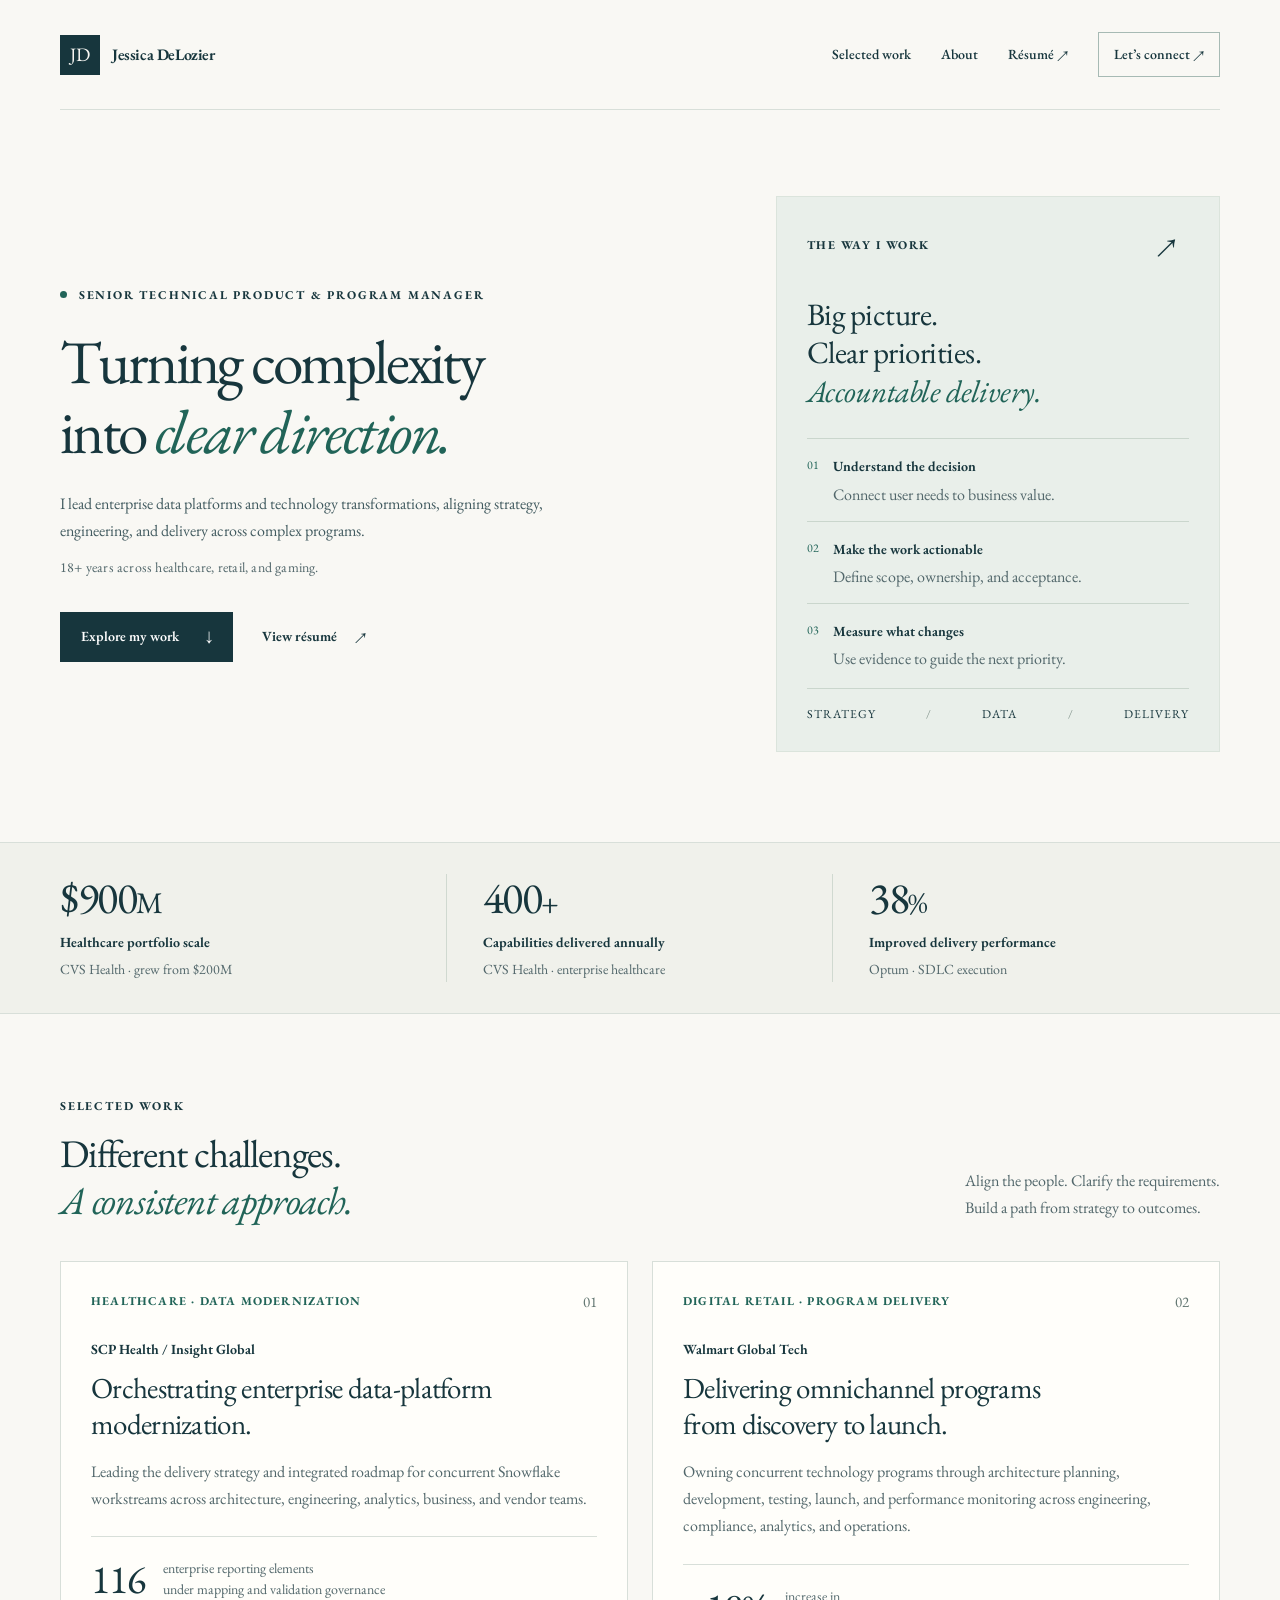
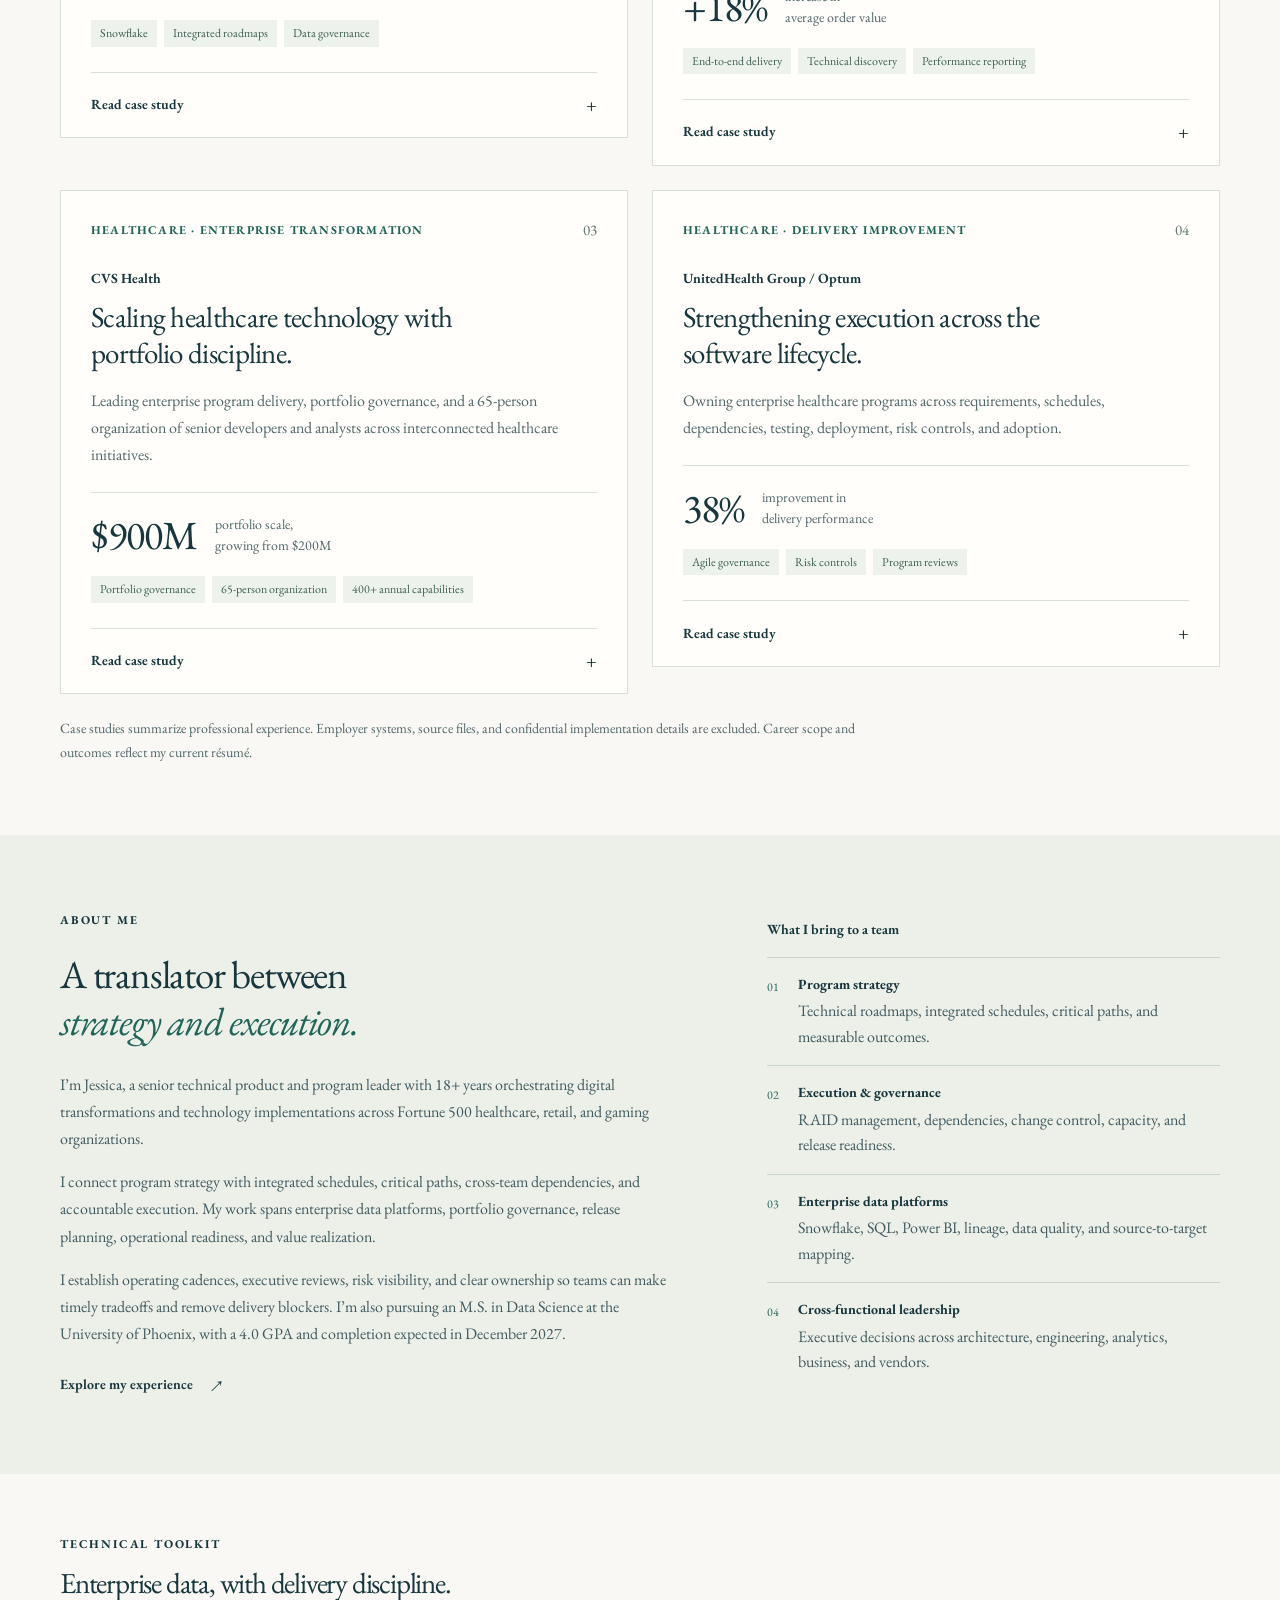
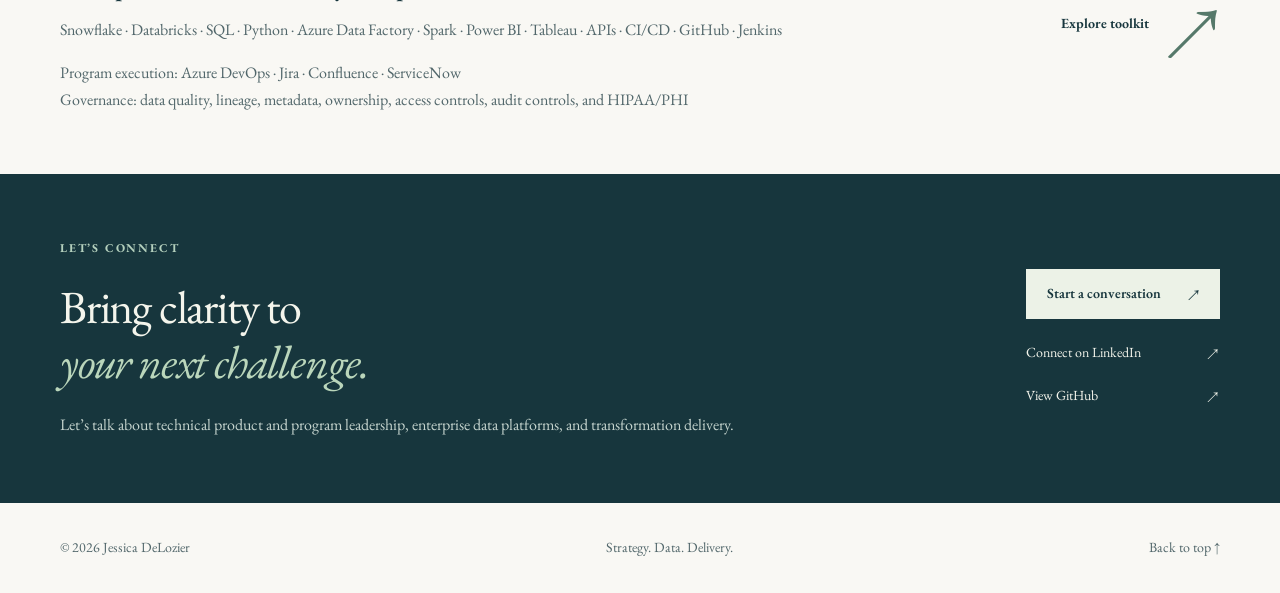
==== commit 62a5e463: "Revise contact section description for clarity Updated the contact section to specify 'technical pro" ====
--- a/index.html
+++ b/index.html
@@ -55,7 +55,7 @@
   </section>
   <section class="about-section" id="about" aria-labelledby="about-title"><div class="wrap about-grid"><div><p class="eyebrow">ABOUT ME</p><h2 id="about-title">A translator between<br><em>strategy and execution.</em></h2><p class="about-lead">I’m Jessica, a senior technical product and program leader with 18+ years orchestrating digital transformations and technology implementations across Fortune 500 healthcare, retail, and gaming organizations.</p><p>I connect program strategy with integrated schedules, critical paths, cross-team dependencies, and accountable execution. My work spans enterprise data platforms, portfolio governance, release planning, operational readiness, and value realization.</p><p>I establish operating cadences, executive reviews, risk visibility, and clear ownership so teams can make timely tradeoffs and remove delivery blockers. I’m also pursuing an M.S. in Data Science at the University of Phoenix, with a 4.0 GPA and completion expected in December 2027.</p><a class="text-link" href="resume.html">Explore my experience <span aria-hidden="true">↗</span></a></div><aside class="expertise"><h3>What I bring to a team</h3><div><span>01</span><p><strong>Program strategy</strong>Technical roadmaps, integrated schedules, critical paths, and measurable outcomes.</p></div><div><span>02</span><p><strong>Execution & governance</strong>RAID management, dependencies, change control, capacity, and release readiness.</p></div><div><span>03</span><p><strong>Enterprise data platforms</strong>Snowflake, SQL, Power BI, lineage, data quality, and source-to-target mapping.</p></div><div><span>04</span><p><strong>Cross-functional leadership</strong>Executive decisions across architecture, engineering, analytics, business, and vendors.</p></div></aside></div></section>
   <section class="academic-section wrap" aria-labelledby="toolkit-title"><div><p class="eyebrow">TECHNICAL TOOLKIT</p><h2 id="toolkit-title">Enterprise data, with delivery discipline.</h2><p>Snowflake · Databricks · SQL · Python · Azure Data Factory · Spark · Power BI · Tableau · APIs · CI/CD · GitHub · Jenkins</p><p class="academic-note">Program execution: Azure DevOps · Jira · Confluence · ServiceNow<br>Governance: data quality, lineage, metadata, ownership, access controls, audit controls, and HIPAA/PHI</p></div><a class="toolkit-link" href="resume.html#technical-toolkit"><span>Explore toolkit</span><span class="academic-mark" aria-hidden="true">↗</span></a></section>
-  <section id="contact" class="contact-section" aria-labelledby="contact-title"><div class="wrap contact-inner"><div><p class="eyebrow">LET’S CONNECT</p><h2 id="contact-title">Bring clarity to<br><em>your next challenge.</em></h2><p>Let’s talk about technical program leadership, enterprise data platforms, and transformation delivery.</p></div><div class="contact-actions"><a class="button light" href="mailto:jessicakdelozier@gmail.com">Start a conversation <span aria-hidden="true">↗</span></a><a href="https://www.linkedin.com/in/jessicadelozier/">Connect on LinkedIn <span aria-hidden="true">↗</span></a><a href="https://github.com/jkdelozier">View GitHub <span aria-hidden="true">↗</span></a></div></div></section>
+  <section id="contact" class="contact-section" aria-labelledby="contact-title"><div class="wrap contact-inner"><div><p class="eyebrow">LET’S CONNECT</p><h2 id="contact-title">Bring clarity to<br><em>your next challenge.</em></h2><p>Let’s talk about technical product and program leadership, enterprise data platforms, and transformation delivery.</p></div><div class="contact-actions"><a class="button light" href="mailto:jessicakdelozier@gmail.com">Start a conversation <span aria-hidden="true">↗</span></a><a href="https://www.linkedin.com/in/jessicadelozier/">Connect on LinkedIn <span aria-hidden="true">↗</span></a><a href="https://github.com/jkdelozier">View GitHub <span aria-hidden="true">↗</span></a></div></div></section>
 </main>
 <footer class="wrap"><p>© 2026 Jessica DeLozier</p><p>Strategy. Data. Delivery.</p><a href="#main">Back to top ↑</a></footer>
 </body>
